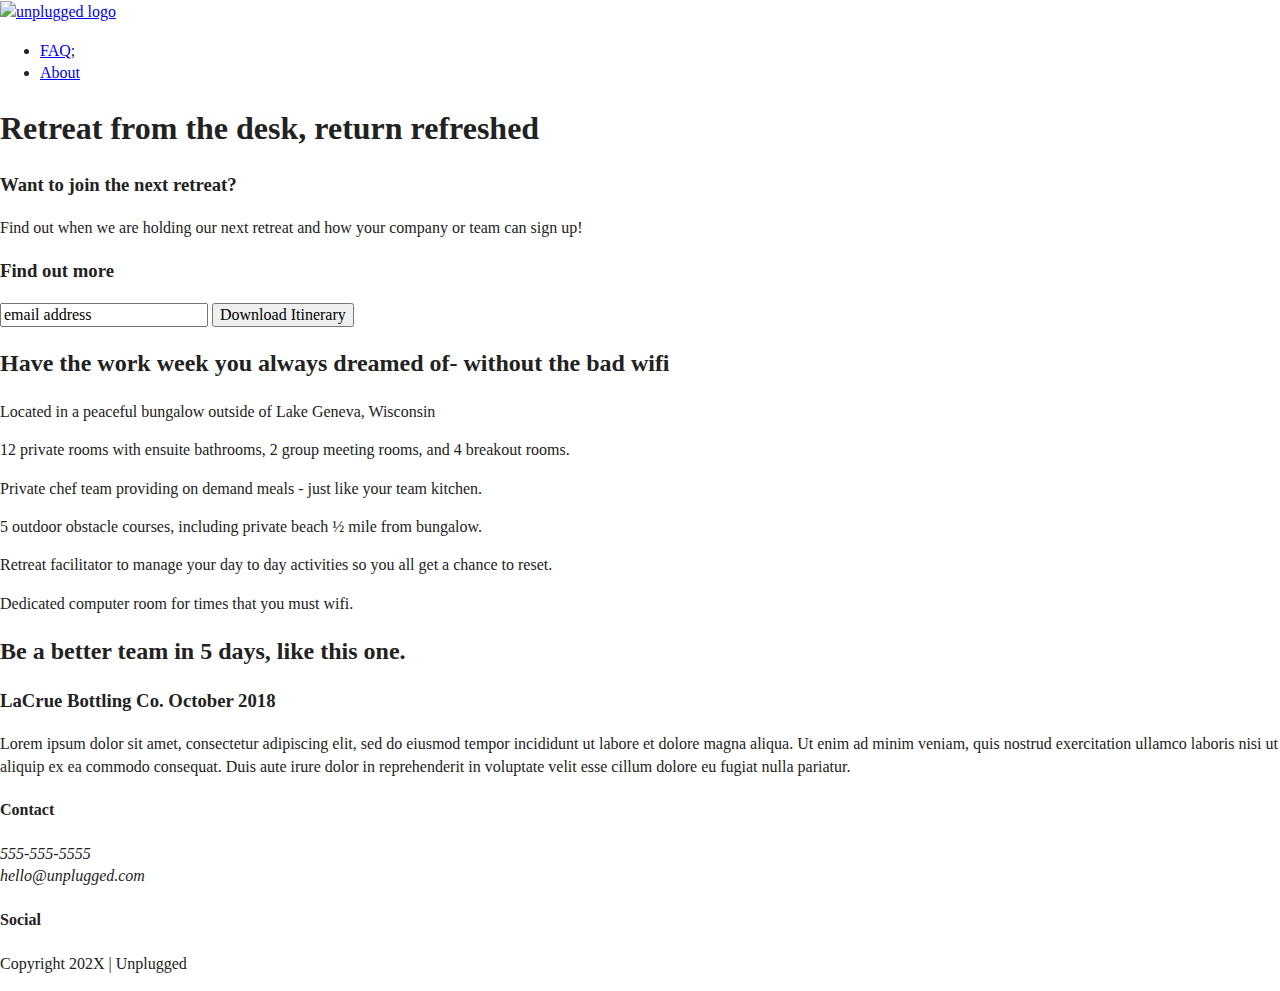
==== index.html @ c2c7233f "Added more structure to site HTML" ====
<!doctype html>
<html class="no-js" lang="">

<head>
  <meta charset="utf-8">
  <title>Unplugged Retreat</title>
  <meta name="description" content="">
  <meta name="viewport" content="width=device-width, initial-scale=1">

  <meta property="og:title" content="">
  <meta property="og:type" content="">
  <meta property="og:url" content="">
  <meta property="og:image" content="">

  <link rel="manifest" href="site.webmanifest">
  <link rel="apple-touch-icon" href="icon.png">
  <!-- Place favicon.ico in the root directory -->

  <link rel="stylesheet" href="css/normalize.css">
  <link rel="stylesheet" href="css/main.css">

  <meta name="theme-color" content="#fafafa">
</head>

<body>

  <!-- Add your site or application content here -->
<header>
    <div class="content-wrapper">
      <a href="#">
        <img src="" alt="unplugged logo"></a>
      <div class="header-divider"></div>
      <nav>
        <ul>
          <li><a href="faq/index.html" target="_blank" rel="nooperner">FAQ</a>;</li>
          <li><a href="about/index.html" target="_blank" rel="noopener">About</a></li>
        </ul>
      </nav>
    </div>
</header>
<main>
  <section class="hero-area">
    <div class="content-wrapper">
      <h1>Retreat from the desk, return refreshed</h1>
    </div>
  </section>
  <aside>
   
    <div class="content-wrapper">
      <div class="form-description">
        <h3>Want to join the next retreat?</h3>
        <P>
          Find out when we are holding our next retreat and how your company or team can sign up!
        </P>
      </div>
      <div class="form">
        <h3>Find out more</h3>
        <input type="text" name="name" value="email address">
        <input type="button" value="Download Itinerary">
      </div>
    </div>
  </aside>

  <section class="features">
    <div class="content-wrapper">
      <h2>Have the work week you always dreamed of- without the bad wifi</h2>
      <div class="features-items">
        <article>
          <p class="fontawesome-icon"></p>
          <p class="features-item-description">Located in a peaceful bungalow outside of Lake Geneva, Wisconsin
          </p>
        </article>
        <article>
          <p class="fontawesome-icon">
          </p>
          <p class="features-item-description">12 private rooms with ensuite bathrooms, 2 group meeting rooms, and 4 breakout rooms.
          </p>
        </article>
        <article>
          <p class="fontawesome-icon>">
          </p>
          <p class="features-item-description">Private chef team providing on demand meals - just like your team kitchen.
          </p>
        </article>
        <article>
          <p class="fontawesome-icon">
          </p>
          <p class="features-item-description">5 outdoor obstacle courses, including private beach ½ mile from bungalow.
          </p>
        </article>
        <article>
          <p class="fontawesome-icon">
          </p>
          <p class="features-item-description">Retreat facilitator to manage your day to day activities so you all get a chance to reset.
          </p>
        </article>
        <article>
          <p class="fontawesome-icon">
          </p>
          <p class="features-item-description">Dedicated computer room for times that you must wifi.
          </p>
        </article>
      <!-- Add your Features content here -->
     </div>
    </div>
  </section>

  <section class="reviews">
    <div class="content-wrapper">
      <h2>Be a better team in 5 days, like this one.</h2>
      <article>
        <div>
          <h3>LaCrue Bottling Co. October 2018</h3>
          <p>
            Lorem ipsum dolor sit amet, consectetur adipiscing elit, sed do eiusmod tempor incididunt ut labore et dolore magna aliqua. Ut enim ad minim veniam, quis nostrud exercitation ullamco laboris nisi ut aliquip ex ea commodo consequat. Duis aute irure dolor in reprehenderit in voluptate velit esse cillum dolore eu fugiat nulla pariatur. 
          </p>
        </div>
      </article>
    </div>
  </section>

</main> <!--main wrapper-->
<footer>
  <div class="content-wrapper">
    <div class="footer-content">
      <div class="contact">
        <h4>Contact</h4>
        <address>
          <p>
            555-555-5555<br>
            hello@unplugged.com
          </p>
        </address>
        </div>
        <div class="social">
          <h4>Social</h4>
          <div class="social-icons">
          <p>
            <a href="https://www.facebook.com/yoursite" target="_blank" rel="noopener"></a>
          </p>
          <p>
            <a href="https://twitter.com" target="_blank"></a>
          </p>
          <p>
            <a href="https://www.instagram.com" target="_blank"></a>
          </p>
                  <!-- other social links here -->
          </div>        
        </div>
      </div>  <!-- footer content ends -->
    </div>  <!-- footer content-wrapper ends-->
    <div class="copyright">
      <p>Copyright 202X | Unplugged</p>
    </div>
</footer>
  <script src="js/vendor/modernizr-3.11.2.min.js"></script>
  <script src="js/plugins.js"></script>
  <script src="js/main.js"></script>

  <!-- Google Analytics: change UA-XXXXX-Y to be your site's ID. -->
  <script>
    window.ga = function () { ga.q.push(arguments) }; ga.q = []; ga.l = +new Date;
    ga('create', 'UA-XXXXX-Y', 'auto'); ga('set', 'anonymizeIp', true); ga('set', 'transport', 'beacon'); ga('send', 'pageview')
  </script>
  <script src="https://www.google-analytics.com/analytics.js" async></script>
</body>

</html>
---- css/main.css ----
/*! HTML5 Boilerplate v8.0.0 | MIT License | https://html5boilerplate.com/ */

/* main.css 2.1.0 | MIT License | https://github.com/h5bp/main.css#readme */
/*
 * What follows is the result of much research on cross-browser styling.
 * Credit left inline and big thanks to Nicolas Gallagher, Jonathan Neal,
 * Kroc Camen, and the H5BP dev community and team.
 */

/* ==========================================================================
   Base styles: opinionated defaults
   ========================================================================== */

html {
  color: #222;
  font-size: 1em;
  line-height: 1.4;
}

/*
 * Remove text-shadow in selection highlight:
 * https://twitter.com/miketaylr/status/12228805301
 *
 * Vendor-prefixed and regular ::selection selectors cannot be combined:
 * https://stackoverflow.com/a/16982510/7133471
 *
 * Customize the background color to match your design.
 */

::-moz-selection {
  background: #b3d4fc;
  text-shadow: none;
}

::selection {
  background: #b3d4fc;
  text-shadow: none;
}

/*
 * A better looking default horizontal rule
 */

hr {
  display: block;
  height: 1px;
  border: 0;
  border-top: 1px solid #ccc;
  margin: 1em 0;
  padding: 0;
}

/*
 * Remove the gap between audio, canvas, iframes,
 * images, videos and the bottom of their containers:
 * https://github.com/h5bp/html5-boilerplate/issues/440
 */

audio,
canvas,
iframe,
img,
svg,
video {
  vertical-align: middle;
}

/*
 * Remove default fieldset styles.
 */

fieldset {
  border: 0;
  margin: 0;
  padding: 0;
}

/*
 * Allow only vertical resizing of textareas.
 */

textarea {
  resize: vertical;
}

/* ==========================================================================
   Author's custom styles
   ========================================================================== */

/* ==========================================================================
   Helper classes
   ========================================================================== */

/*
 * Hide visually and from screen readers
 */

.hidden,
[hidden] {
  display: none !important;
}

/*
 * Hide only visually, but have it available for screen readers:
 * https://snook.ca/archives/html_and_css/hiding-content-for-accessibility
 *
 * 1. For long content, line feeds are not interpreted as spaces and small width
 *    causes content to wrap 1 word per line:
 *    https://medium.com/@jessebeach/beware-smushed-off-screen-accessible-text-5952a4c2cbfe
 */

.sr-only {
  border: 0;
  clip: rect(0, 0, 0, 0);
  height: 1px;
  margin: -1px;
  overflow: hidden;
  padding: 0;
  position: absolute;
  white-space: nowrap;
  width: 1px;
  /* 1 */
}

/*
 * Extends the .sr-only class to allow the element
 * to be focusable when navigated to via the keyboard:
 * https://www.drupal.org/node/897638
 */

.sr-only.focusable:active,
.sr-only.focusable:focus {
  clip: auto;
  height: auto;
  margin: 0;
  overflow: visible;
  position: static;
  white-space: inherit;
  width: auto;
}

/*
 * Hide visually and from screen readers, but maintain layout
 */

.invisible {
  visibility: hidden;
}

/*
 * Clearfix: contain floats
 *
 * For modern browsers
 * 1. The space content is one way to avoid an Opera bug when the
 *    `contenteditable` attribute is included anywhere else in the document.
 *    Otherwise it causes space to appear at the top and bottom of elements
 *    that receive the `clearfix` class.
 * 2. The use of `table` rather than `block` is only necessary if using
 *    `:before` to contain the top-margins of child elements.
 */

.clearfix::before,
.clearfix::after {
  content: " ";
  display: table;
}

.clearfix::after {
  clear: both;
}

/* ==========================================================================
   EXAMPLE Media Queries for Responsive Design.
   These examples override the primary ('mobile first') styles.
   Modify as content requires.
   ========================================================================== */

@media only screen and (min-width: 35em) {
  /* Style adjustments for viewports that meet the condition */
}

@media print,
  (-webkit-min-device-pixel-ratio: 1.25),
  (min-resolution: 1.25dppx),
  (min-resolution: 120dpi) {
  /* Style adjustments for high resolution devices */
}

/* ==========================================================================
   Print styles.
   Inlined to avoid the additional HTTP request:
   https://www.phpied.com/delay-loading-your-print-css/
   ========================================================================== */

@media print {
  *,
  *::before,
  *::after {
    background: #fff !important;
    color: #000 !important;
    /* Black prints faster */
    box-shadow: none !important;
    text-shadow: none !important;
  }

  a,
  a:visited {
    text-decoration: underline;
  }

  a[href]::after {
    content: " (" attr(href) ")";
  }

  abbr[title]::after {
    content: " (" attr(title) ")";
  }

  /*
   * Don't show links that are fragment identifiers,
   * or use the `javascript:` pseudo protocol
   */
  a[href^="#"]::after,
  a[href^="javascript:"]::after {
    content: "";
  }

  pre {
    white-space: pre-wrap !important;
  }

  pre,
  blockquote {
    border: 1px solid #999;
    page-break-inside: avoid;
  }

  /*
   * Printing Tables:
   * https://web.archive.org/web/20180815150934/http://css-discuss.incutio.com/wiki/Printing_Tables
   */
  thead {
    display: table-header-group;
  }

  tr,
  img {
    page-break-inside: avoid;
  }

  p,
  h2,
  h3 {
    orphans: 3;
    widows: 3;
  }

  h2,
  h3 {
    page-break-after: avoid;
  }
}
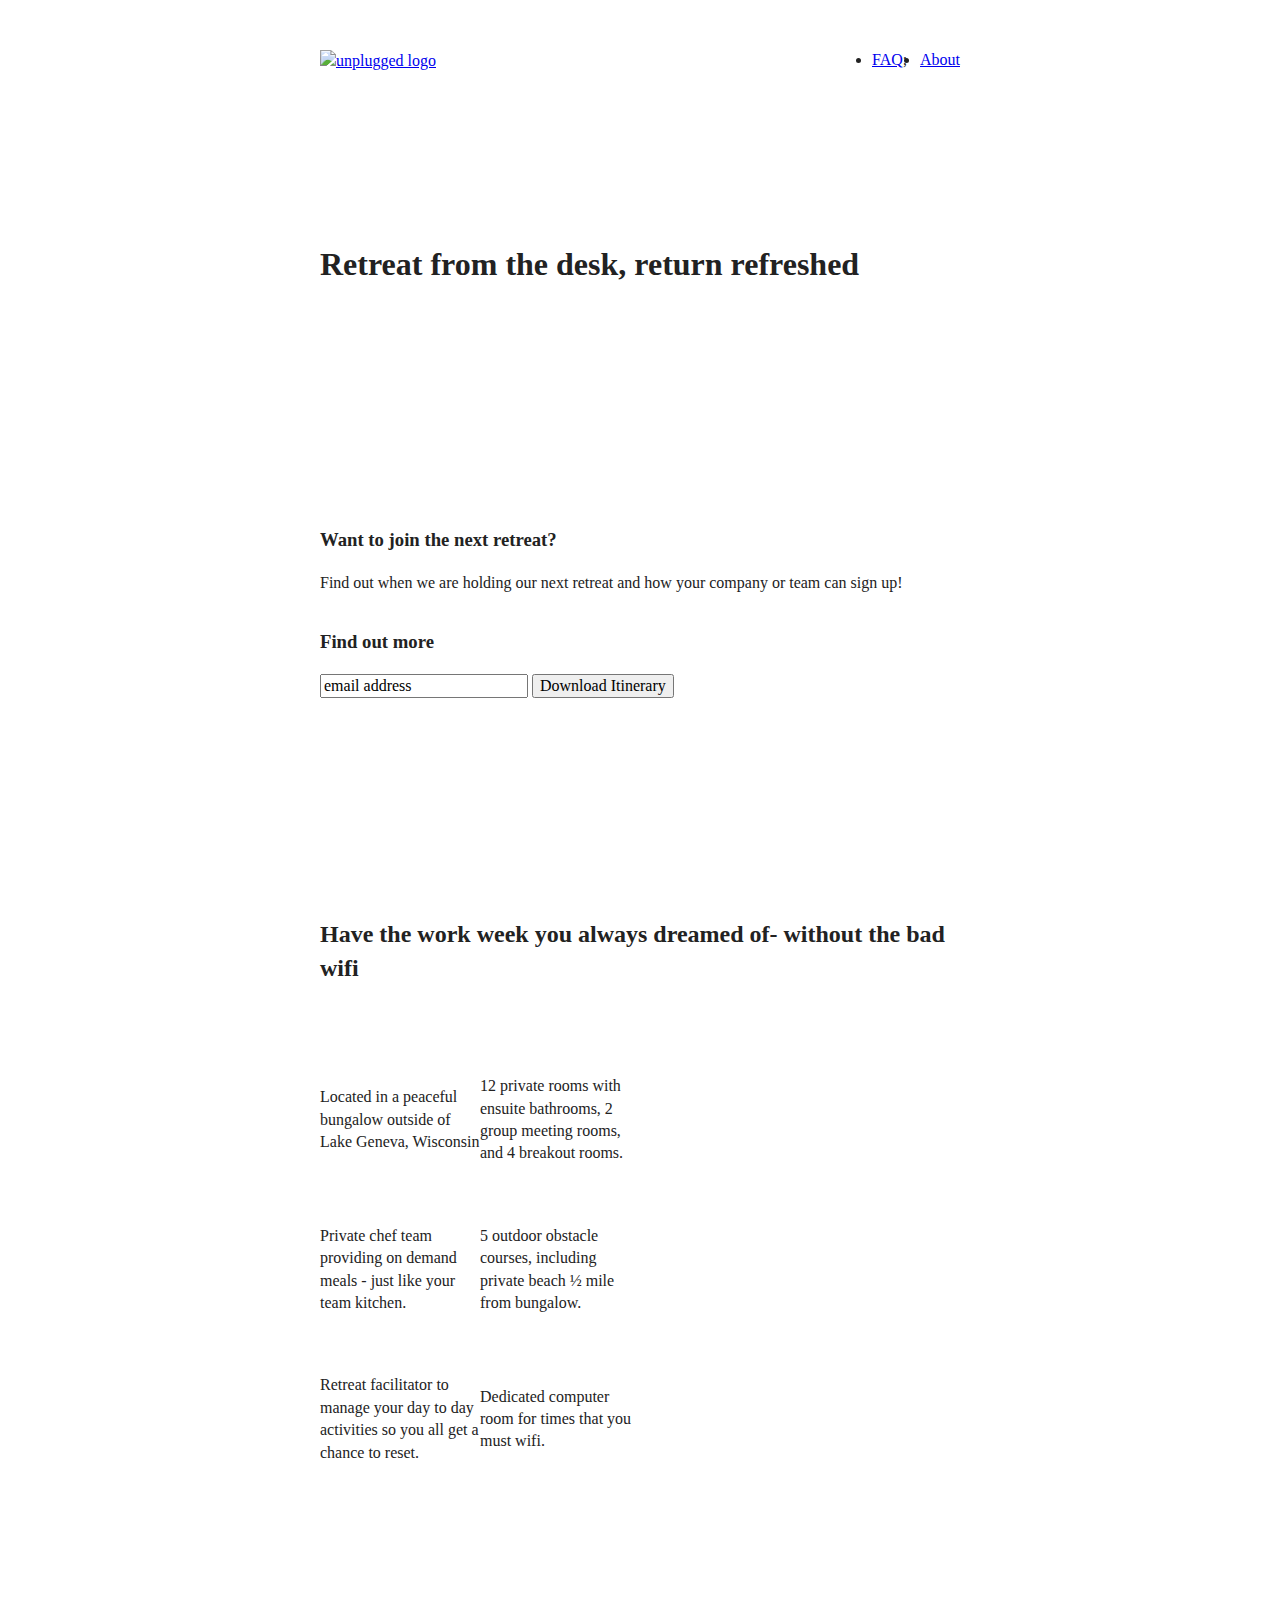
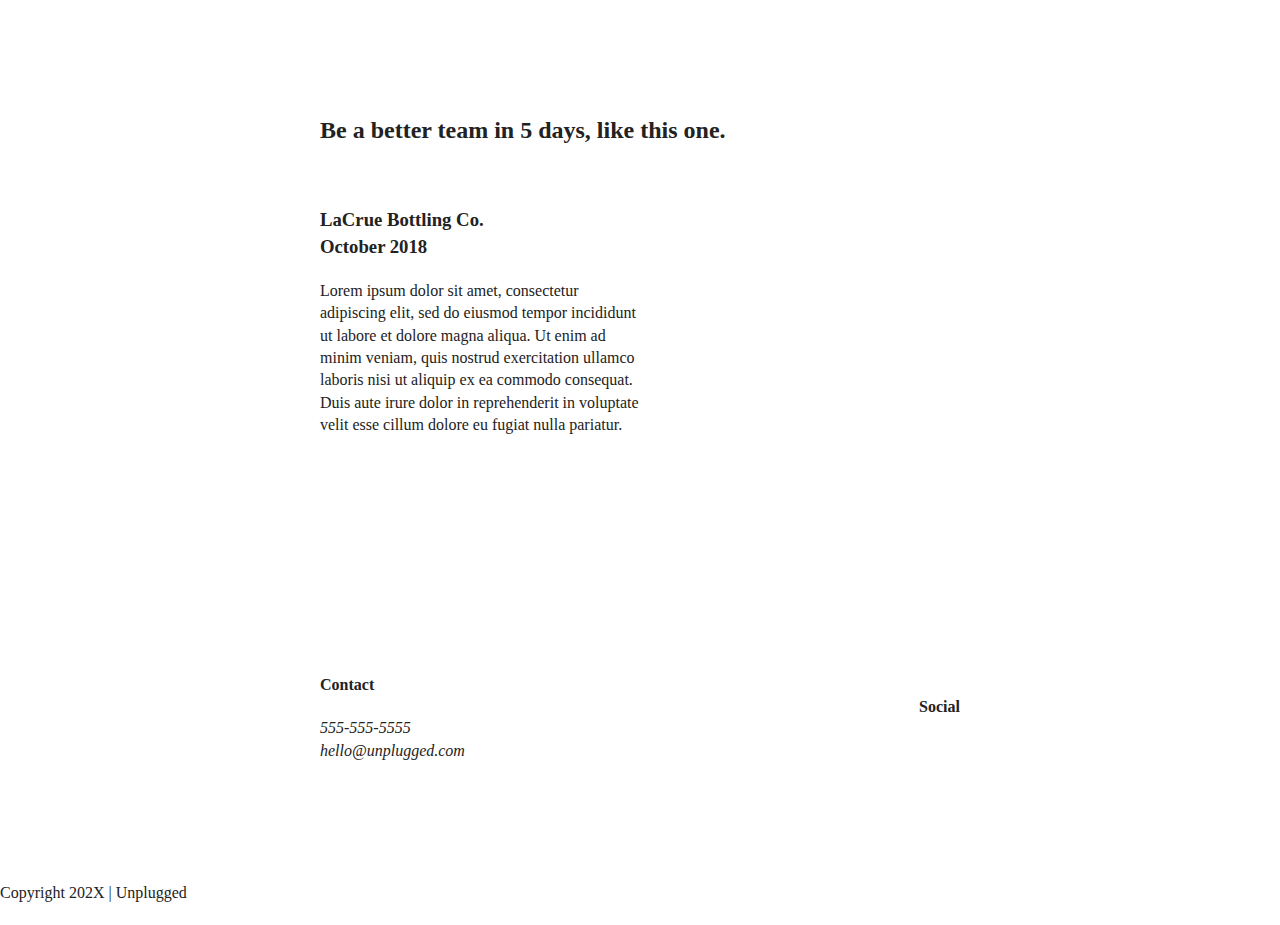
==== commit e6894e37: "Added a css to media" ====
--- a/index.html
+++ b/index.html
@@ -44,9 +44,9 @@
       <h1>Retreat from the desk, return refreshed</h1>
     </div>
   </section>
+
   <aside>
-   
-    <div class="content-wrapper">
+      <div class="content-wrapper">
       <div class="form-description">
         <h3>Want to join the next retreat?</h3>
         <P>
--- a/css/main.css
+++ b/css/main.css
@@ -86,6 +86,186 @@
 /* ==========================================================================
    Author's custom styles
    ========================================================================== */
+
+.content-wrapper {
+  width: 90%;
+  margin: 50px 0;
+
+}
+
+/* ----- Base header-Footer Styles ----- */
+
+header,
+footer {
+  display: flex;
+  justify-content: center;
+  align-items: center;
+  flex-flow: row wrap;
+}
+
+header {
+  padding: 15px 0;
+}
+
+/* ----- Header Styles -----*/
+
+header .content-wrapper {
+  display: flex;
+  justify-content: center;
+  align-items: center;
+  flex-flow: row wrap;
+  margin: 0;
+}
+
+.header-divider {
+  width: 100%;
+  margin: 10px 0 20px 0;
+}
+
+header nav {
+  display: flex;
+  justify-content: center;
+  align-items: center;
+  flex-flow: row wrap;
+  width: 60%;
+}
+
+header nav ul {
+  display: flex;
+  justify-content: space-around;
+  width: 100%;
+}
+
+/* ----- Footer Styles ----- */
+
+footer {
+  flex-direction: column;
+}
+
+footer p {
+  margin: 0;
+}
+
+footer .content-wrapper {
+  width: 55%;
+  margin: 50px 0;
+}
+
+footer .contact {
+  margin-bottom: 50px;
+}
+
+footer .social-icons {
+  display: flex;
+  justify-content: space-around;
+  align-items: center;
+}
+
+footer .social-icons p {
+  display: flex;
+  justify-content: center;
+  align-items: center;
+}
+
+footer .copyright {
+  margin: 20px 0;
+}
+
+.hero-area {
+  display: flex;
+  justify-content: center;
+  flex-flow: row wrap;
+}
+
+aside {
+  display: flex;
+  justify-content: center;
+  align-items: center;
+  flex-flow: row wrap;
+}
+
+.features {
+  display: flex;
+  justify-content: center;
+  flex-flow: row wrap;
+}
+
+.features h2 {
+  margin-bottom: 60px;
+}
+
+.features article {
+  width: 63%;
+  margin: 30px 0;
+}
+
+.features .features-items {
+  display: flex;
+  justify-content: center;
+  align-items: center;
+  flex-flow: row wrap;
+}
+
+.features p {
+  margin: 0;
+}
+
+.reviews {
+  display: flex;
+  justify-content: center;
+  flex-flow: row wrap;
+}
+
+.reviews h2 {
+  margin-bottom: 40px;
+}
+
+.reviews h3 {
+  width: 55%;
+  margin: 20px 0;
+}
+
+.mission {
+  display: flex;
+  justify-content: center;
+  align-items: center;
+  flex-flow: row wrap;
+}
+
+.contact-section {
+  display: flex;
+  justify-content: center;
+  align-items: center;
+  flex-flow: row wrap;
+}
+
+.contact-content p {
+  margin: 0;
+}
+
+.faq {
+  display: flex;
+  justify-content: center;
+  align-items: center;
+  flex-flow: row wrap;
+}
+
+.faq .content-wrapper {
+  display: flex;
+  justify-content: center;
+  align-items: center;
+  flex-flow: row wrap;
+  margin: 50px 0 0 0;
+}
+
+.faq h2 {
+  margin: 40px;
+}
+
+.faq-content {
+  margin-bottom: 50px;
+}
+
 
 /* ==========================================================================
    Helper classes
@@ -175,9 +355,137 @@
    Modify as content requires.
    ========================================================================== */
 
-@media only screen and (min-width: 35em) {
+@media only screen and (min-width: 768px) {
+  /*Tablet styles here*/
   /* Style adjustments for viewports that meet the condition */
-}
+  /* General styles */
+  .content-wrapper {
+    max-width: 640px;
+    margin: 100px 0;
+  }
+
+/*Header*/
+
+header {
+  justify-content: space-around;
+  padding: 33px 0;
+}
+
+header .content-wrapper {
+  width: 100%;
+  justify-content: space-between;
+}
+
+header nav {
+  width: 20%;
+}
+
+header nav ul {
+  justify-content: space-between;
+}
+
+.header-divider {
+  display: none;
+}
+
+/**** Aside ****/
+
+aside .content-wrapper {
+  display: flex;
+  justify-content: space-between;
+  flex-flow: row wrap;
+}
+
+aside .content-wrapper  .form-description
+aside .content-wrapper .form {
+  width: 40px;
+  margin: 0;
+}
+
+.features article {
+  display: flex;
+  justify-content: center;
+  align-items: center;
+  flex-flow: column wrap;
+  flex-basis: 50%;
+}
+
+.features .features-items {
+  width: 50%;
+}
+
+/**** Reviews ****/
+
+.reviews article {
+  display: flex;
+  justify-content: space-between;
+}
+
+.reviews article div {
+  width: 50%;
+}
+
+/**** Footer ****/
+
+footer .content-wrapper {
+  width: 65%;
+  margin: 100px 0;
+}
+
+.footer-content {
+  display: flex;
+  justify-content: space-between;
+  align-items: center;
+}
+
+footer .contact {
+  margin-bottom: 0;
+}
+
+footer .copyright {
+  width: 100%;
+}
+
+/**** About page ****/
+
+.mission-content {
+  display: flex;
+  justify-content: space-between;
+  align-items: center;
+}
+
+.mission-content p {
+  width: 45%;
+}
+
+.contact-section .content-wrapper h2 {
+  width: 80%;
+}
+
+.contact-content {
+  display: flex;
+  justify-content: space-between;
+  align-items: flex-start;
+}
+
+/**** FAQ page ****/
+
+.faq .content-wrapper {
+  justify-content: space-between;
+}
+
+.faq-content {
+  flex-basis: 45%;
+}
+
+.faq h2 {
+  width: 100%;
+}
+}
+
+@media only scree and (min-width: 1200px) 
+
+  /*Desktop styles here*/
 
 @media print,
   (-webkit-min-device-pixel-ratio: 1.25),
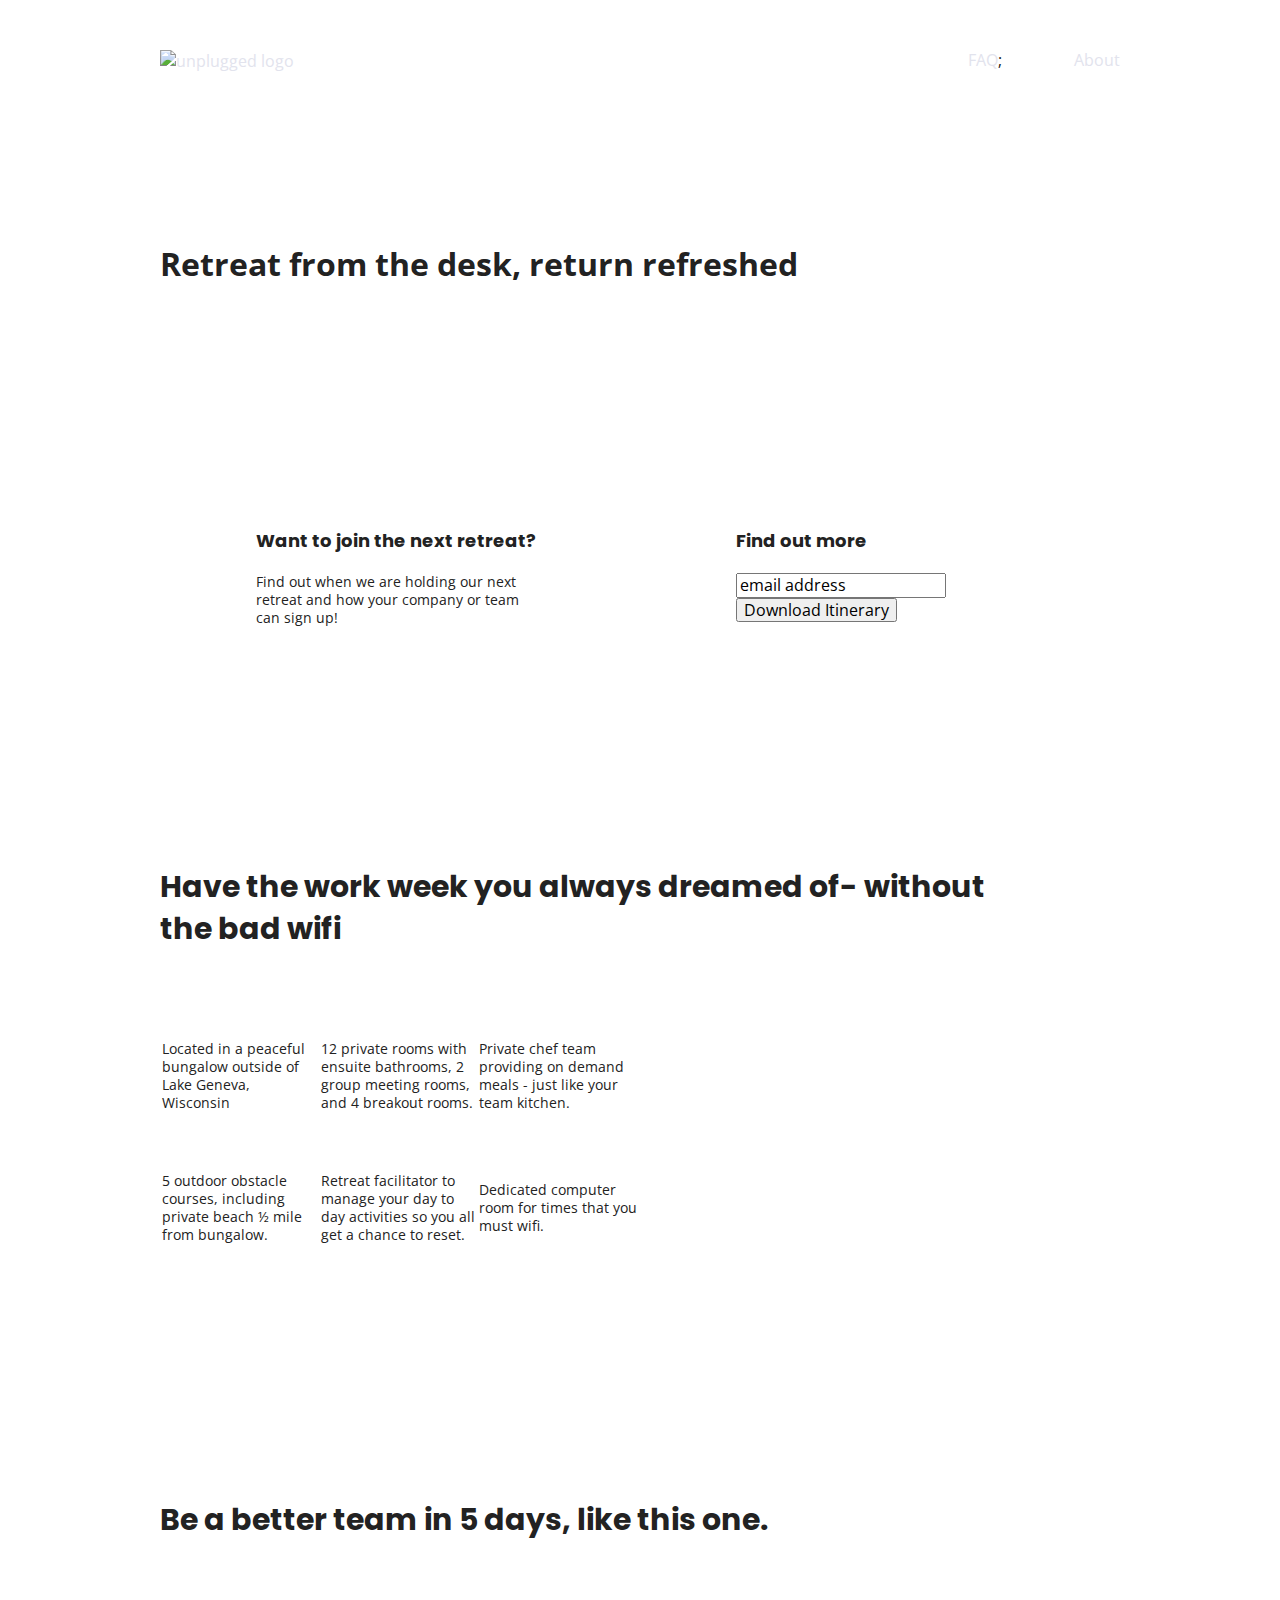
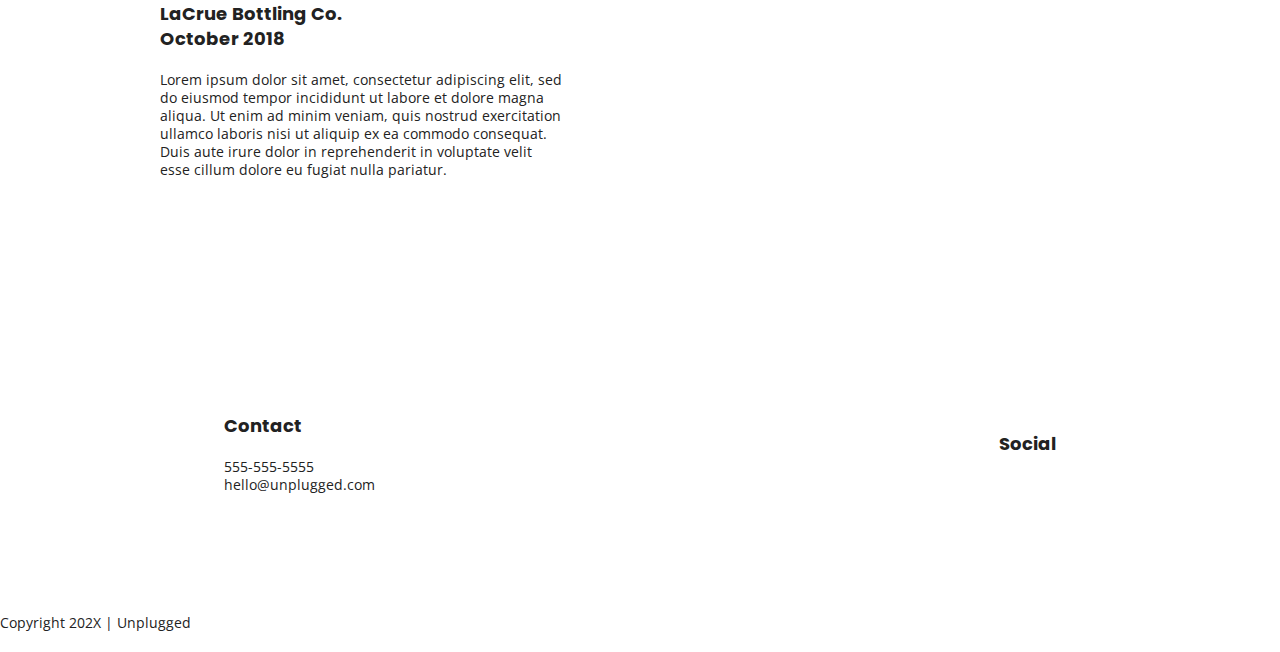
==== commit 406294f1: "Added css and html" ====
--- a/index.html
+++ b/index.html
@@ -15,7 +15,8 @@
   <link rel="manifest" href="site.webmanifest">
   <link rel="apple-touch-icon" href="icon.png">
   <!-- Place favicon.ico in the root directory -->
-
+  <!-- Google Fonts -->
+  <link href="https://fonts.googleapis.com/css?family=Open+Sans:400,700|Poppins:500,700" rel="stylesheet">
   <link rel="stylesheet" href="css/normalize.css">
   <link rel="stylesheet" href="css/main.css">
 
--- a/css/main.css
+++ b/css/main.css
@@ -86,6 +86,57 @@
 /* ==========================================================================
    Author's custom styles
    ========================================================================== */
+
+   /* General Styles */
+
+html {
+   font-size: 16px;
+}
+
+body {
+   font-family: 'Open Sans', sans-serif;
+   font-size: 1em;
+}
+
+ul,
+ol {
+   list-style-type: none;
+}
+
+a {
+  color: #e2e3ed;
+  text-decoration: none;
+}
+
+h2 {
+  font-family: 'Poppins', sans-serif;
+  font-size: 1.875em;
+}
+
+h3,
+h4 {
+  font-family: 'Poppins', sans-serif;
+  font-size: 1.125em;
+  margin: 20px 0;
+
+}
+
+p {
+  font-size: .875em;
+  line-height: 1.285;
+}
+
+img {
+
+}
+
+figure {
+
+}
+
+address {
+  font-style: normal;
+}
 
 .content-wrapper {
   width: 90%;
@@ -483,9 +534,63 @@
 }
 }
 
-@media only scree and (min-width: 1200px) 
+@media only screen and (min-width: 1200px) 
 
   /*Desktop styles here*/
+{
+
+.content-wrapper {
+  max-width: 960px;
+}
+
+/*Hero*/
+
+.hero-area h1 {
+  width: 70%;
+}
+
+/*Aside*/
+
+aside .content-wrapper {
+  justify-content: space-around;
+}
+
+aside .content-wrapper .form-description,
+aside .content-wrapper .form {
+  width: 30%;
+}
+
+/*Features*/
+
+.features h2 {
+  width: 90%;
+}
+
+.features article {
+  flex-basis: 33%;
+}
+
+/*Reviews*/
+
+.reviews article div {
+  width: 42%;
+}
+
+/*About*/
+
+.mission h2,
+.contact-section .content-wrapper h2 {
+    width: 95%;
+}
+
+/*FAQ*/
+
+.faq h2 {
+  width: 100%;
+}
+
+}
+
 
 @media print,
   (-webkit-min-device-pixel-ratio: 1.25),
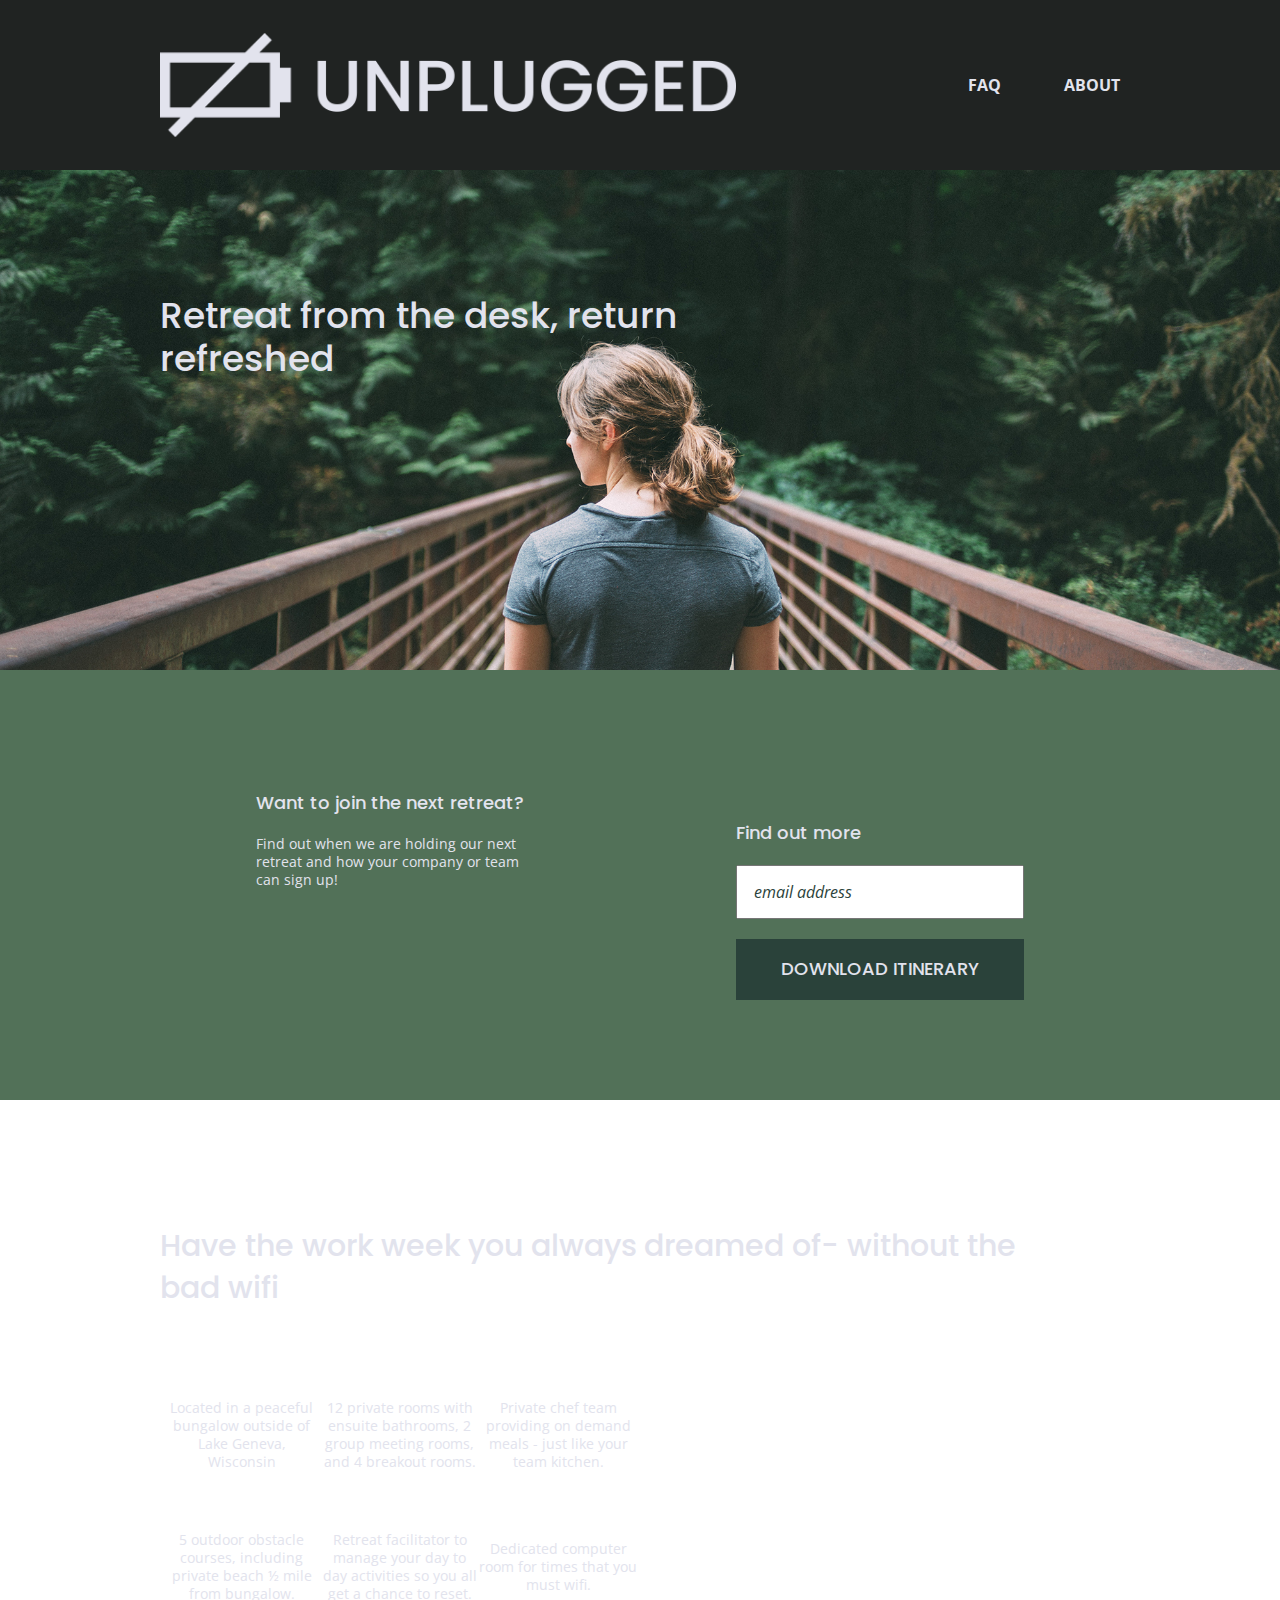
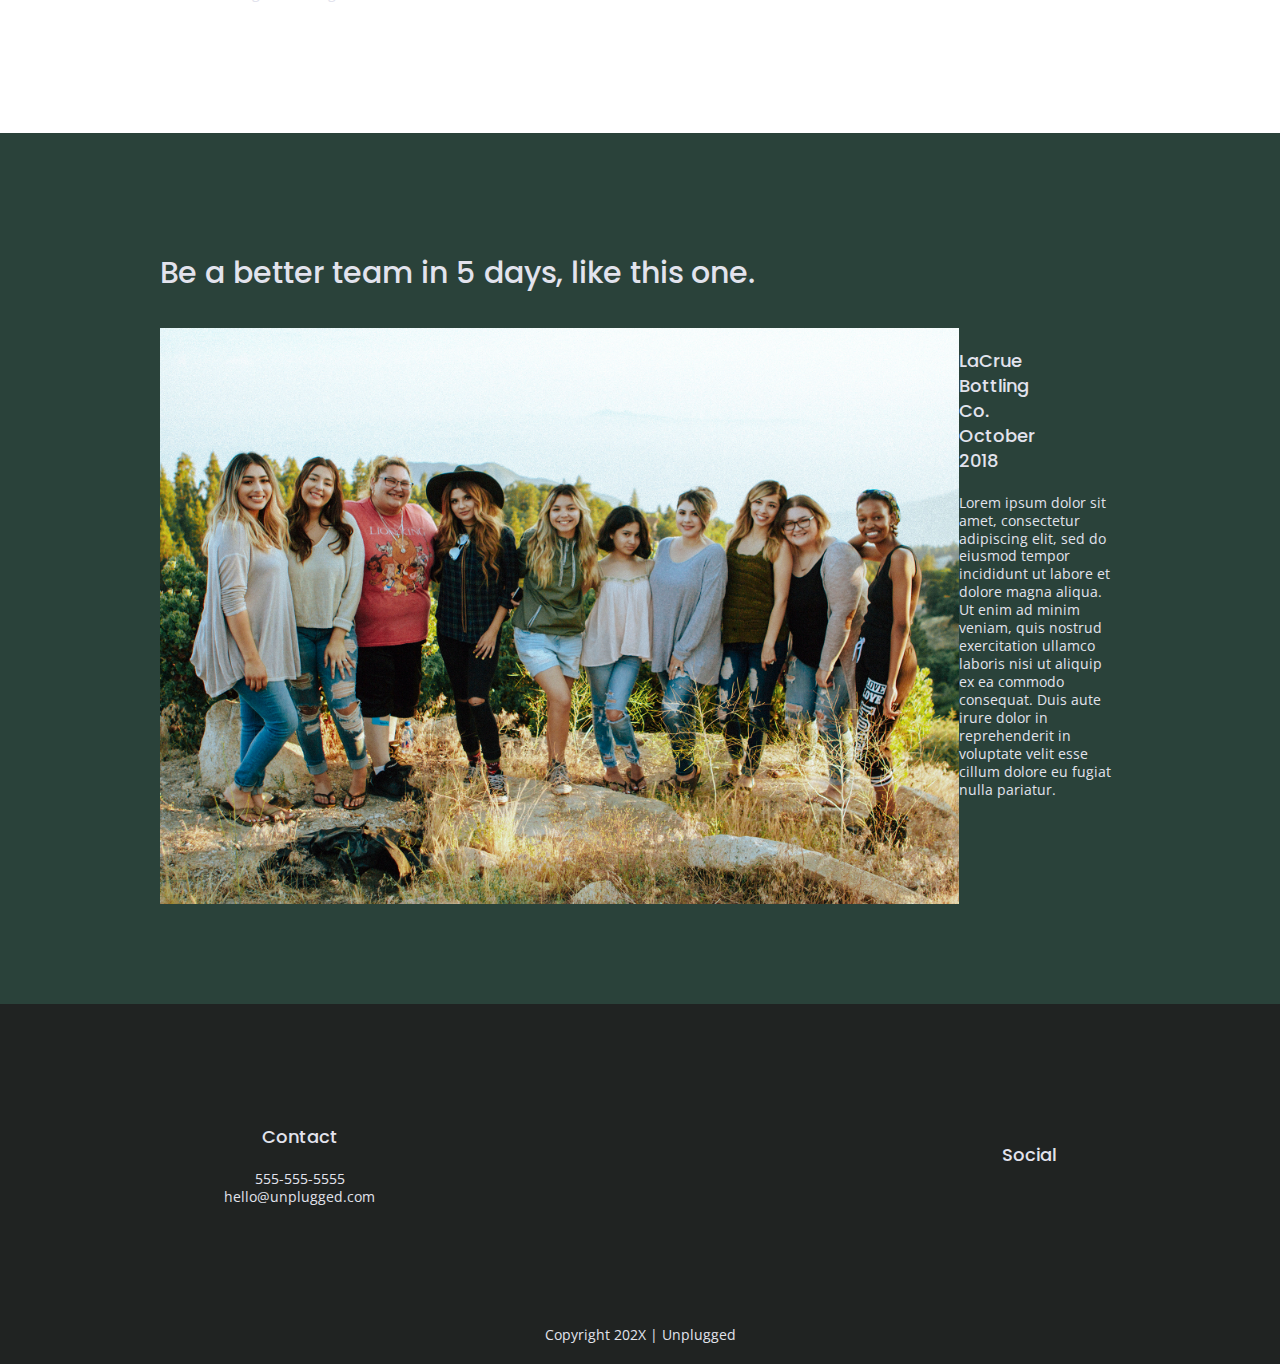
==== commit 27af2e85: "Added more css and HTML" ====
--- a/index.html
+++ b/index.html
@@ -28,13 +28,16 @@
   <!-- Add your site or application content here -->
 <header>
     <div class="content-wrapper">
-      <a href="#">
-        <img src="" alt="unplugged logo"></a>
+      <figure>
+        <a href="#">
+          <img src="img/unpluggedlogo.png" alt="unplugged logo">
+        </a>
+     </figure>
       <div class="header-divider"></div>
       <nav>
         <ul>
-          <li><a href="faq/index.html" target="_blank" rel="nooperner">FAQ</a>;</li>
-          <li><a href="about/index.html" target="_blank" rel="noopener">About</a></li>
+          <li><a href="faq/index.html">FAQ</a></li>
+          <li><a href="about/index.html">About</a></li>
         </ul>
       </nav>
     </div>
@@ -68,37 +71,43 @@
       <div class="features-items">
         <article>
           <p class="fontawesome-icon"></p>
-          <p class="features-item-description">Located in a peaceful bungalow outside of Lake Geneva, Wisconsin
+          <p class="features-item-description">
+            Located in a peaceful bungalow outside of Lake Geneva, Wisconsin
           </p>
         </article>
         <article>
           <p class="fontawesome-icon">
           </p>
-          <p class="features-item-description">12 private rooms with ensuite bathrooms, 2 group meeting rooms, and 4 breakout rooms.
+          <p class="features-item-description">
+            12 private rooms with ensuite bathrooms, 2 group meeting rooms, and 4 breakout rooms.
           </p>
         </article>
         <article>
           <p class="fontawesome-icon>">
           </p>
-          <p class="features-item-description">Private chef team providing on demand meals - just like your team kitchen.
+          <p class="features-item-description">
+            Private chef team providing on demand meals - just like your team kitchen.
           </p>
         </article>
         <article>
           <p class="fontawesome-icon">
           </p>
-          <p class="features-item-description">5 outdoor obstacle courses, including private beach ½ mile from bungalow.
+          <p class="features-item-description">
+            5 outdoor obstacle courses, including private beach ½ mile from bungalow.
           </p>
         </article>
         <article>
           <p class="fontawesome-icon">
           </p>
-          <p class="features-item-description">Retreat facilitator to manage your day to day activities so you all get a chance to reset.
+          <p class="features-item-description">
+            Retreat facilitator to manage your day to day activities so you all get a chance to reset.
           </p>
         </article>
         <article>
           <p class="fontawesome-icon">
           </p>
-          <p class="features-item-description">Dedicated computer room for times that you must wifi.
+          <p class="features-item-description">
+            Dedicated computer room for times that you must wifi.
           </p>
         </article>
       <!-- Add your Features content here -->
@@ -110,10 +119,14 @@
     <div class="content-wrapper">
       <h2>Be a better team in 5 days, like this one.</h2>
       <article>
+        <figure>
+          <img src="img/unplugged-retreat-lacrue.jpg" alt="Group of happy people at an outdoor retreat.">
+        </figure>
         <div>
           <h3>LaCrue Bottling Co. October 2018</h3>
           <p>
-            Lorem ipsum dolor sit amet, consectetur adipiscing elit, sed do eiusmod tempor incididunt ut labore et dolore magna aliqua. Ut enim ad minim veniam, quis nostrud exercitation ullamco laboris nisi ut aliquip ex ea commodo consequat. Duis aute irure dolor in reprehenderit in voluptate velit esse cillum dolore eu fugiat nulla pariatur. 
+            Lorem ipsum dolor sit amet, consectetur adipiscing elit, sed do eiusmod tempor incididunt ut labore et dolore magna aliqua. Ut enim ad minim veniam, quis nostrud exercitation ullamco laboris nisi ut aliquip ex ea commodo consequat. Duis aute irure dolor 
+            in reprehenderit in voluptate velit esse cillum dolore eu fugiat nulla pariatur. 
           </p>
         </div>
       </article>
@@ -121,6 +134,7 @@
   </section>
 
 </main> <!--main wrapper-->
+
 <footer>
   <div class="content-wrapper">
     <div class="footer-content">
@@ -154,6 +168,7 @@
       <p>Copyright 202X | Unplugged</p>
     </div>
 </footer>
+
   <script src="js/vendor/modernizr-3.11.2.min.js"></script>
   <script src="js/plugins.js"></script>
   <script src="js/main.js"></script>
--- a/css/main.css
+++ b/css/main.css
@@ -96,6 +96,8 @@
 body {
    font-family: 'Open Sans', sans-serif;
    font-size: 1em;
+   color: #e2e3ed;
+   text-align: left;
 }
 
 ul,
@@ -111,6 +113,7 @@
 h2 {
   font-family: 'Poppins', sans-serif;
   font-size: 1.875em;
+  font-weight: 500;
 }
 
 h3,
@@ -118,6 +121,7 @@
   font-family: 'Poppins', sans-serif;
   font-size: 1.125em;
   margin: 20px 0;
+  font-weight: 500;
 
 }
 
@@ -127,11 +131,11 @@
 }
 
 img {
-
+  width: 100%;
 }
 
 figure {
-
+  margin: 0;
 }
 
 address {
@@ -148,6 +152,7 @@
 
 header,
 footer {
+  background-color: #202322;
   display: flex;
   justify-content: center;
   align-items: center;
@@ -168,12 +173,25 @@
   margin: 0;
 }
 
+header figure {
+  width: 60%;
+  display: flex;
+  justify-content: center;
+  align-items: center;
+  flex-flow: row wrap;
+}
+
 .header-divider {
   width: 100%;
   margin: 10px 0 20px 0;
+  background: #3a3a3a;
+  height: 1em;
 }
 
 header nav {
+  font-size: 1.125;
+  font-weight: bold;
+  text-transform: uppercase;
   display: flex;
   justify-content: center;
   align-items: center;
@@ -187,9 +205,14 @@
   width: 100%;
 }
 
+header nav ul li {
+  font-size: 1.125;
+}
+
 /* ----- Footer Styles ----- */
 
 footer {
+  text-align: center;
   flex-direction: column;
 }
 
@@ -222,20 +245,69 @@
   margin: 20px 0;
 }
 
+/***** Mobile Styles *****/
+
+/*** Hero Area ***/
+
 .hero-area {
-  display: flex;
-  justify-content: center;
-  flex-flow: row wrap;
-}
+  background: url('../img/unplugged-retreat.jpg');
+  background-size: cover;
+  background-position: center;
+  min-height: 500px;
+  display: flex;
+  justify-content: center;
+  flex-flow: row wrap;
+}
+
+.hero-area h1 {
+  font-size: 2.25em;
+  font-family: 'Poppins', Arial, Helvetica, sans-serif;
+  font-weight: 500;
+  line-height: 1.2em;
+}
+
+/*** Aside ***/
 
 aside {
-  display: flex;
-  justify-content: center;
-  align-items: center;
-  flex-flow: row wrap;
-}
+  background-color: #527158;
+  display: flex;
+  justify-content: center;
+  align-items: center;
+  flex-flow: row wrap;
+}
+
+aside .form {
+  margin-top: 30px;
+}
+ 
+input[type=text] {
+  box-sizing: border-box;
+  width: 100%;
+  color: #2a423a;
+  font-style: italic;
+  padding: 1em;
+}
+ 
+input[type=button] {
+  width: 100%;
+  padding: 20px 0;
+  margin-top: 20px;
+  background-color: #2a423a;
+  font-family: 'Poppins', Helvetica, Arial, sans-serif;
+  font-weight: 500;
+  font-size: 1.125em;
+  color: #e2e3ed;
+  border: none;
+  text-align: center;
+  text-transform: uppercase;
+}
+
+/*** Features ***/
 
 .features {
+  background: url('../img/unplugged-retreat-features');
+  background-size: cover;
+  background-position: center;
   display: flex;
   justify-content: center;
   flex-flow: row wrap;
@@ -258,16 +330,21 @@
 }
 
 .features p {
+  text-align: center;
   margin: 0;
 }
 
+/*** Reviews ***/
+
 .reviews {
+  background-color: #2a423a;
   display: flex;
   justify-content: center;
   flex-flow: row wrap;
 }
 
 .reviews h2 {
+  line-height: 1em;
   margin-bottom: 40px;
 }
 
@@ -276,7 +353,10 @@
   margin: 20px 0;
 }
 
+/*** About page ***/
+
 .mission {
+  background-color: #527158;
   display: flex;
   justify-content: center;
   align-items: center;
@@ -284,6 +364,7 @@
 }
 
 .contact-section {
+  background-color: #2a423a;
   display: flex;
   justify-content: center;
   align-items: center;
@@ -294,7 +375,10 @@
   margin: 0;
 }
 
+/*** FAQ page ***/
+
 .faq {
+  background-color: #527158;
   display: flex;
   justify-content: center;
   align-items: center;
@@ -310,11 +394,16 @@
 }
 
 .faq h2 {
+  line-height: 1em;
   margin: 40px;
 }
 
 .faq-content {
   margin-bottom: 50px;
+}
+
+.faq-content h4 {
+  line-height: 1.333;
 }
 
 
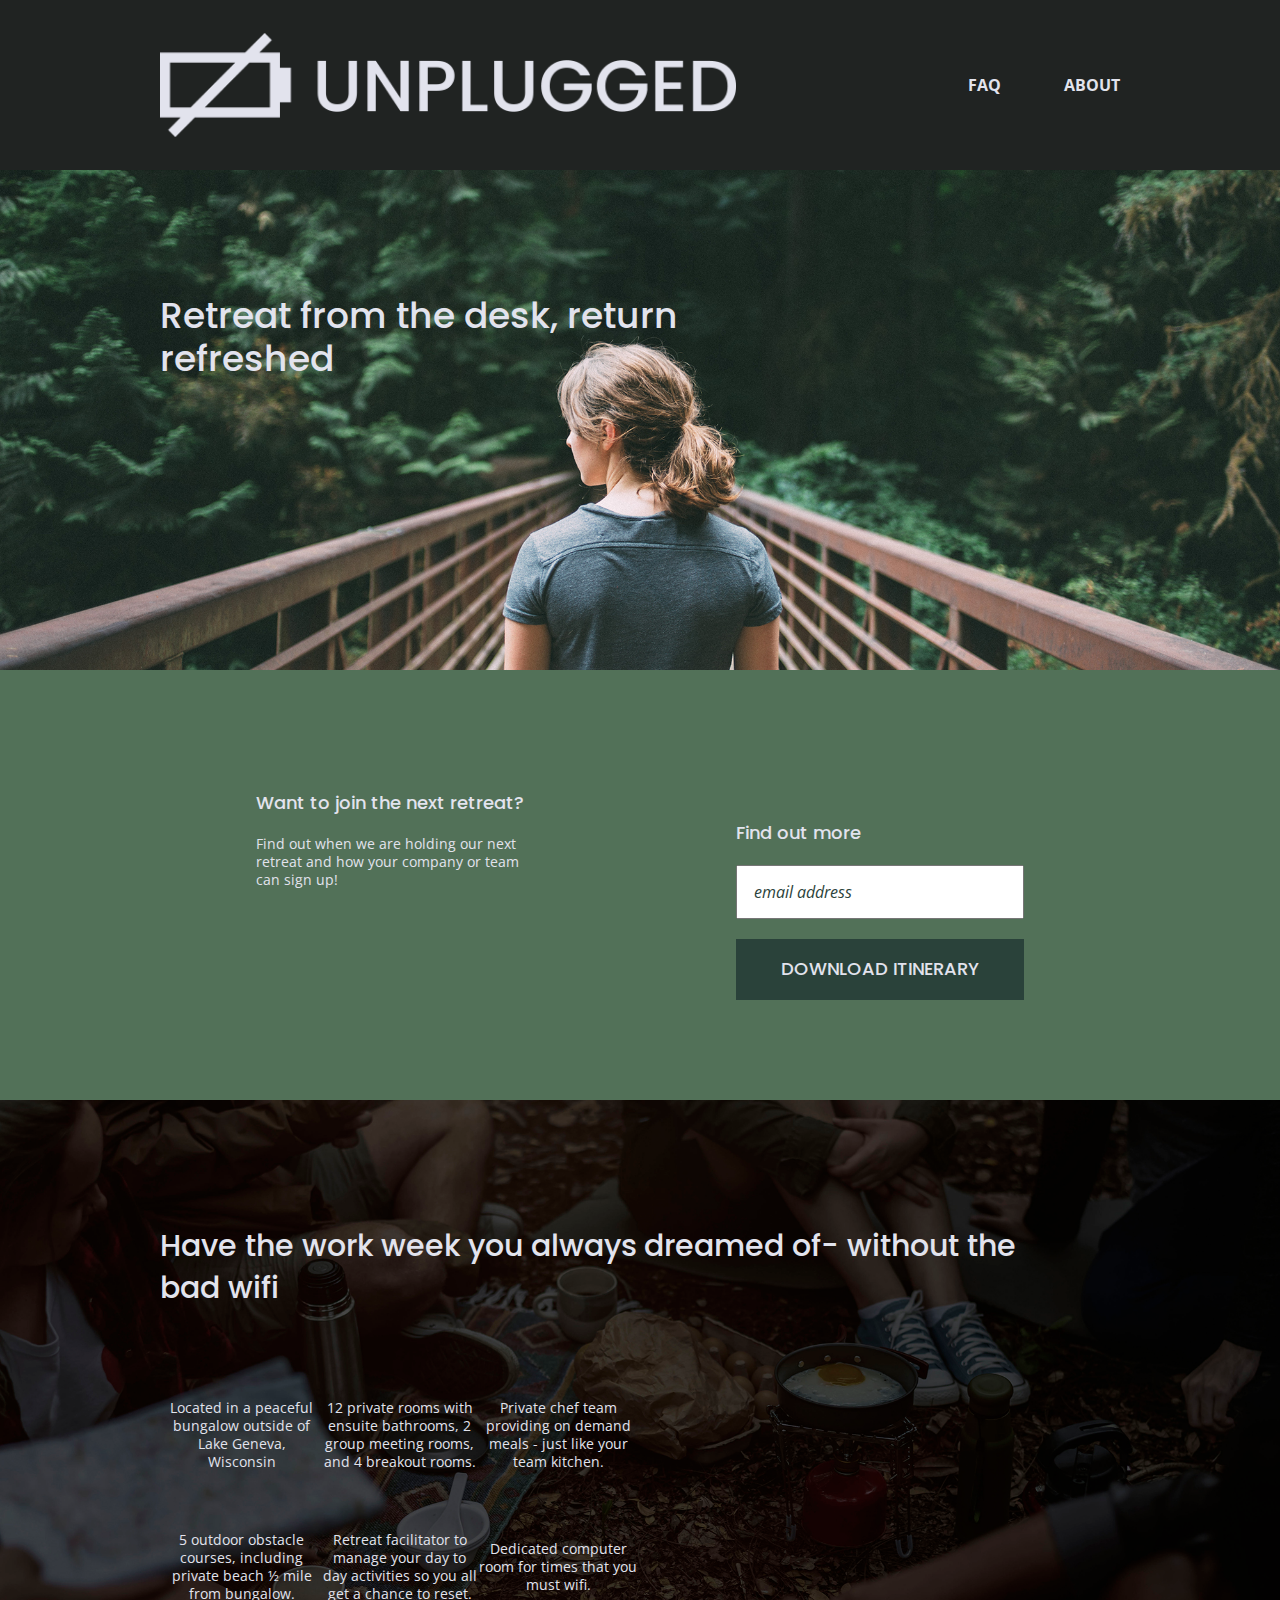
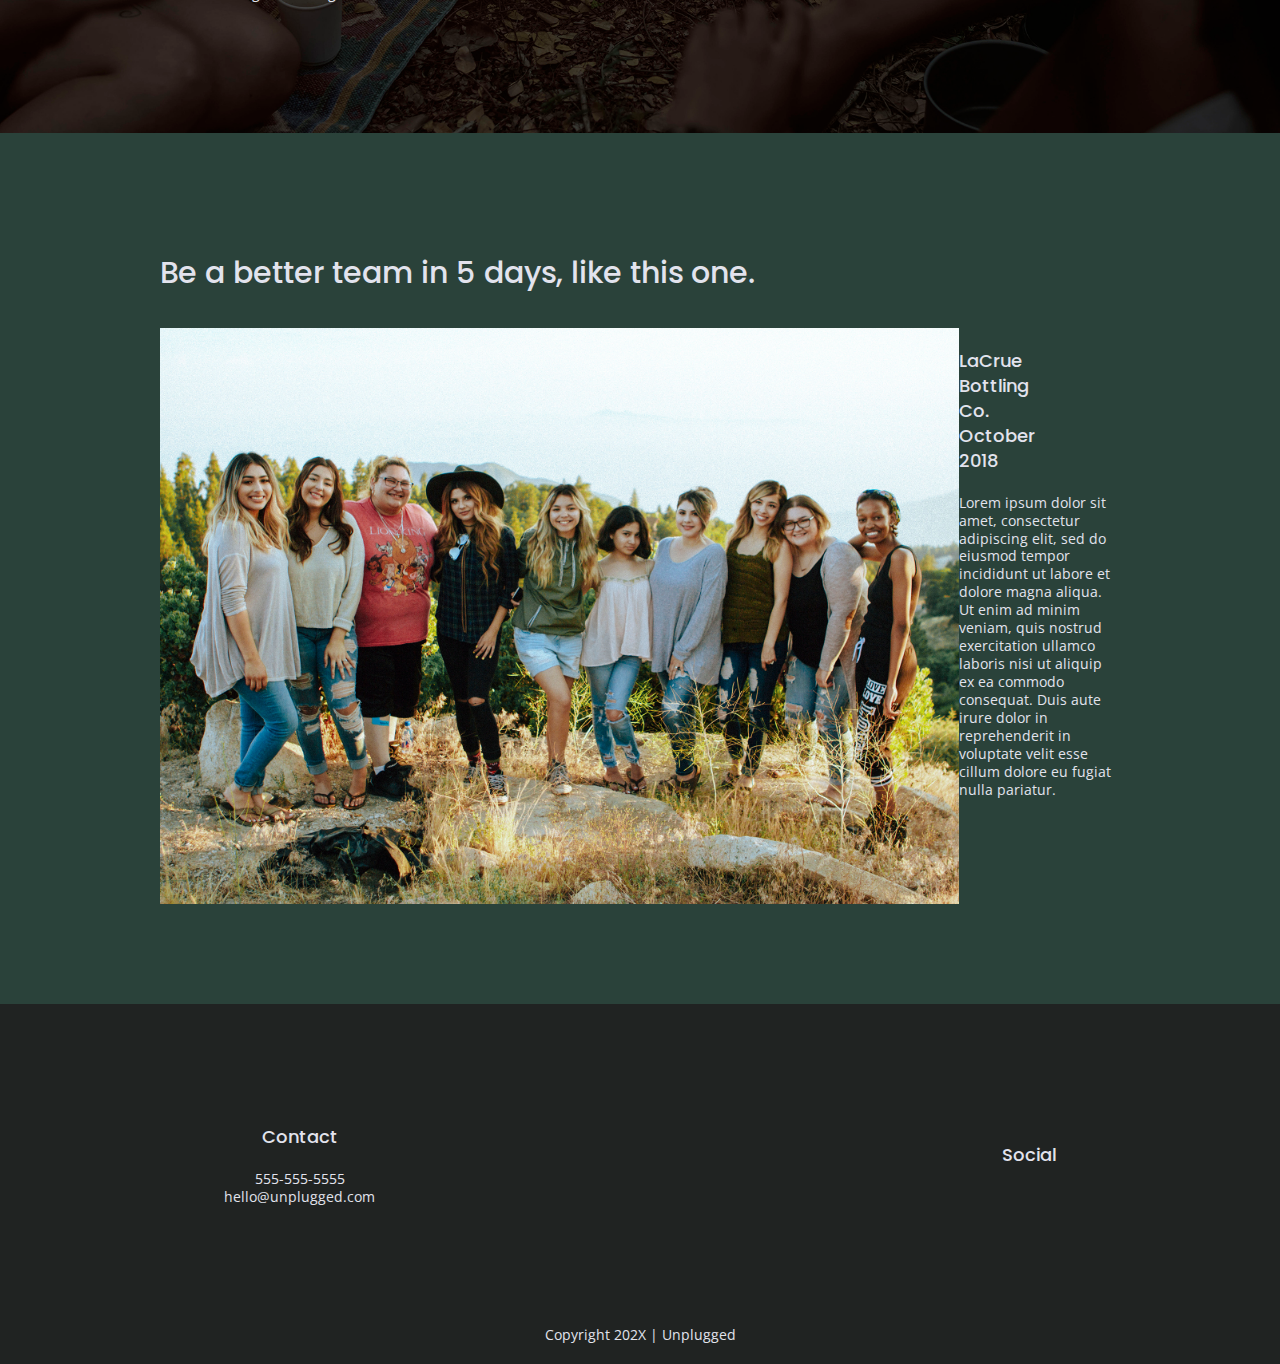
==== commit ac450fe2: "Added icons to homepage" ====
--- a/index.html
+++ b/index.html
@@ -17,6 +17,8 @@
   <!-- Place favicon.ico in the root directory -->
   <!-- Google Fonts -->
   <link href="https://fonts.googleapis.com/css?family=Open+Sans:400,700|Poppins:500,700" rel="stylesheet">
+  <!--FontAwesome CDN version 5.5 -->
+  <link rel="stylesheet" href="https://use.fontawesome.com/releases/v5.5.0/css/all.css" integrity="sha384-B4dIYHKNBt8Bc12p+WXckhzcICo0wtJAoU8YZTY5qE0Id1GSseTk6S+L3BlXeVIU" crossorigin="anonymous">
   <link rel="stylesheet" href="css/normalize.css">
   <link rel="stylesheet" href="css/main.css">
 
@@ -70,13 +72,16 @@
       <h2>Have the work week you always dreamed of- without the bad wifi</h2>
       <div class="features-items">
         <article>
-          <p class="fontawesome-icon"></p>
+          <p class="fontawesome-icon">
+            <i class="fas fa-campground"></i>
+          </p>
           <p class="features-item-description">
             Located in a peaceful bungalow outside of Lake Geneva, Wisconsin
           </p>
         </article>
         <article>
           <p class="fontawesome-icon">
+            <i class="fas fa-bed"></i>
           </p>
           <p class="features-item-description">
             12 private rooms with ensuite bathrooms, 2 group meeting rooms, and 4 breakout rooms.
@@ -84,6 +89,7 @@
         </article>
         <article>
           <p class="fontawesome-icon>">
+            <i class="fas fa-utensils"></i>
           </p>
           <p class="features-item-description">
             Private chef team providing on demand meals - just like your team kitchen.
@@ -91,6 +97,7 @@
         </article>
         <article>
           <p class="fontawesome-icon">
+            <i class="fas fa-shoe-prints"></i>
           </p>
           <p class="features-item-description">
             5 outdoor obstacle courses, including private beach ½ mile from bungalow.
@@ -98,6 +105,7 @@
         </article>
         <article>
           <p class="fontawesome-icon">
+            <i class="fas fa-smile"></i>
           </p>
           <p class="features-item-description">
             Retreat facilitator to manage your day to day activities so you all get a chance to reset.
@@ -105,6 +113,7 @@
         </article>
         <article>
           <p class="fontawesome-icon">
+            <i class="fas fa-wifi"></i>
           </p>
           <p class="features-item-description">
             Dedicated computer room for times that you must wifi.
--- a/css/main.css
+++ b/css/main.css
@@ -245,12 +245,12 @@
   margin: 20px 0;
 }
 
-/***** Mobile Styles *****/
+/***** Mobile Styles - Homepage *****/
 
 /*** Hero Area ***/
 
 .hero-area {
-  background: url('../img/unplugged-retreat.jpg');
+  background: url(../img/unplugged-retreat.jpg);
   background-size: cover;
   background-position: center;
   min-height: 500px;
@@ -305,7 +305,7 @@
 /*** Features ***/
 
 .features {
-  background: url('../img/unplugged-retreat-features');
+  background: url('../img/unplugged-retreat-features.jpg');
   background-size: cover;
   background-position: center;
   display: flex;
@@ -329,6 +329,10 @@
   flex-flow: row wrap;
 }
 
+.features i {
+  font-size: 3.75em;
+  margin-bottom: 40px;
+}
 .features p {
   text-align: center;
   margin: 0;
@@ -361,6 +365,22 @@
   justify-content: center;
   align-items: center;
   flex-flow: row wrap;
+}
+
+.map figure {
+  width: 100%;
+  height: 0;
+  padding-bottom: 56.25%;
+  overflow: hidden;
+  position: relative;
+}
+
+.map iframe {
+  width: 100%;
+  height: 100%;
+  position: absolute;
+  top: 0;
+  left: 0;
 }
 
 .contact-section {
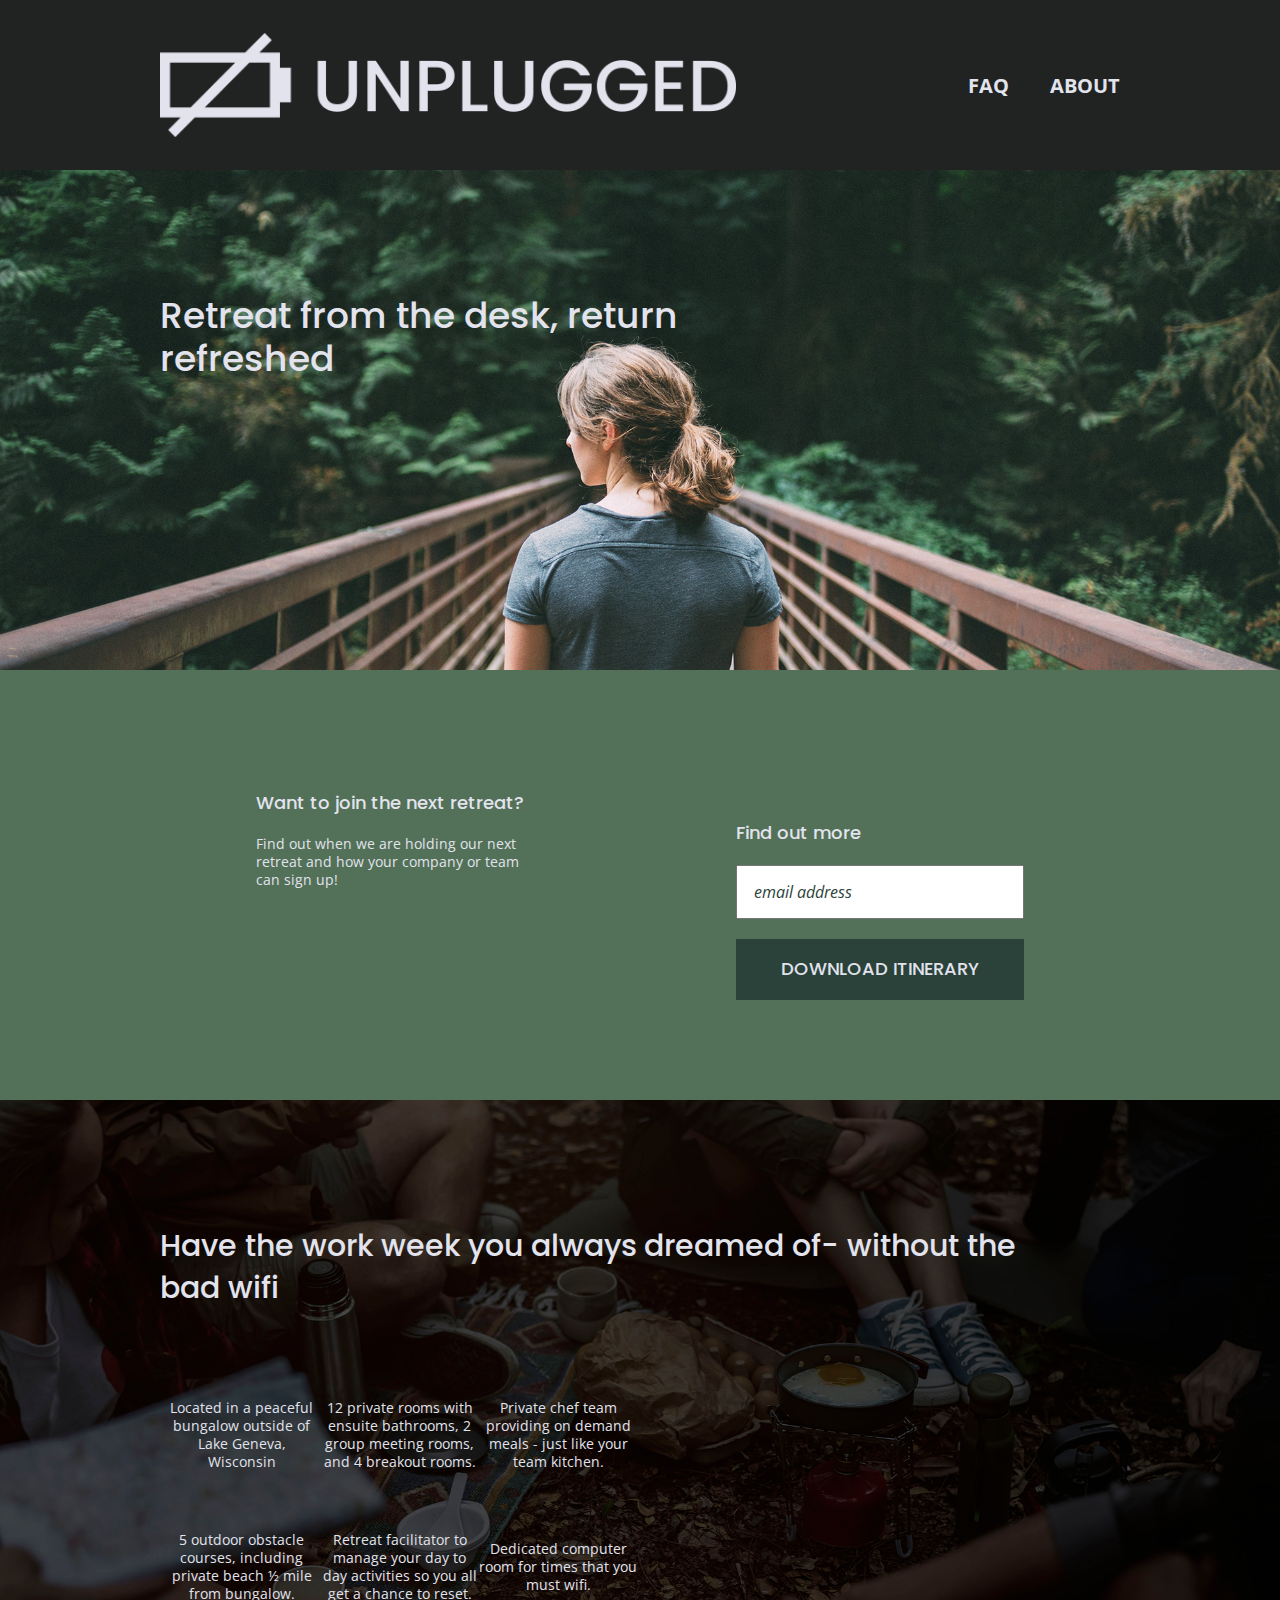
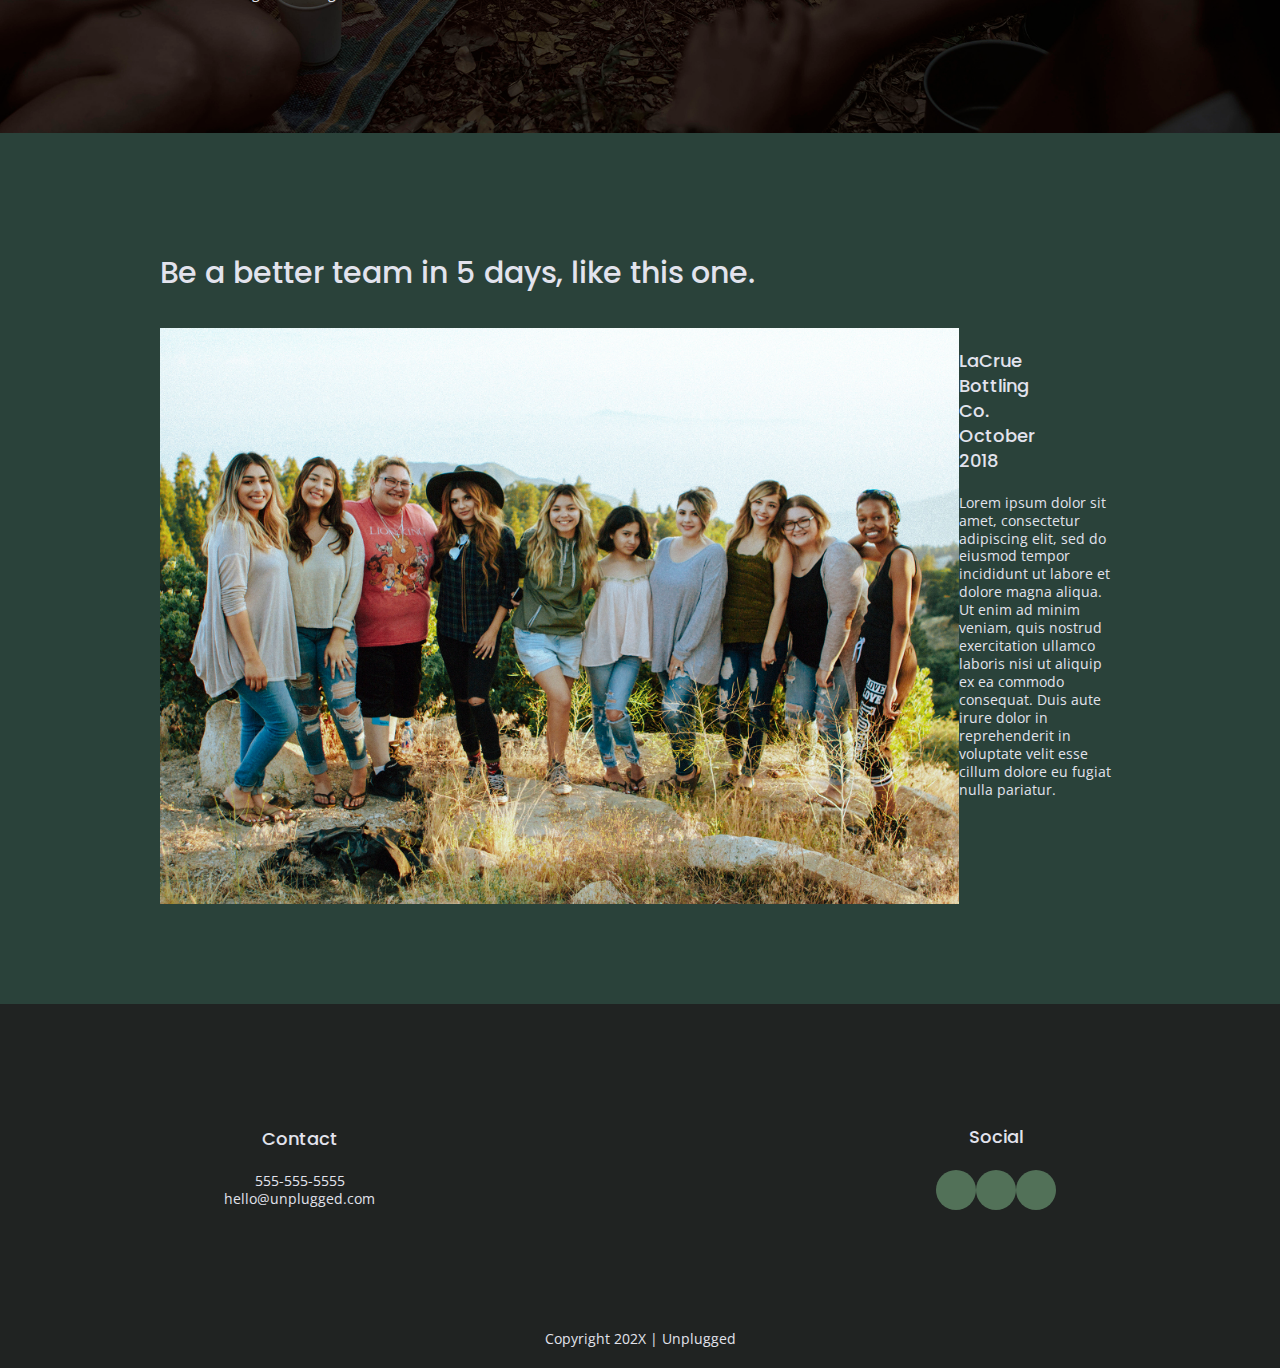
==== commit 5c116d9c: "Added css for icons" ====
--- a/index.html
+++ b/index.html
@@ -160,13 +160,13 @@
           <h4>Social</h4>
           <div class="social-icons">
           <p>
-            <a href="https://www.facebook.com/yoursite" target="_blank" rel="noopener"></a>
+            <a href="https://www.facebook.com/yoursite" target="_blank"><i class="fab fa-facebook-f"></i></a>
           </p>
           <p>
-            <a href="https://twitter.com" target="_blank"></a>
+            <a href="https://twitter.com" target="_blank"><i class="fab fa-twitter"></i></a>
           </p>
           <p>
-            <a href="https://www.instagram.com" target="_blank"></a>
+            <a href="https://www.instagram.com" target="_blank"><i class="fab fa-instagram"></i></a>
           </p>
                   <!-- other social links here -->
           </div>        
--- a/css/main.css
+++ b/css/main.css
@@ -185,15 +185,15 @@
   width: 100%;
   margin: 10px 0 20px 0;
   background: #3a3a3a;
-  height: 1em;
+  height: 1px;
 }
 
 header nav {
-  font-size: 1.125;
-  font-weight: bold;
+  font-size: 1.125em;
+  font-weight: 700;
   text-transform: uppercase;
   display: flex;
-  justify-content: center;
+  justify-content: space-around;
   align-items: center;
   flex-flow: row wrap;
   width: 60%;
@@ -206,7 +206,7 @@
 }
 
 header nav ul li {
-  font-size: 1.125;
+  font-size: 1.125em;
 }
 
 /* ----- Footer Styles ----- */
@@ -236,9 +236,17 @@
 }
 
 footer .social-icons p {
-  display: flex;
-  justify-content: center;
-  align-items: center;
+  background-color: #527158;
+  border-radius: 50%;
+  width: 40px;
+  height: 40px;
+  display: flex;
+  justify-content: center;
+  align-items: center;
+}
+
+footer .social-icons p i {
+  font-size: 1.3125em;
 }
 
 footer .copyright {
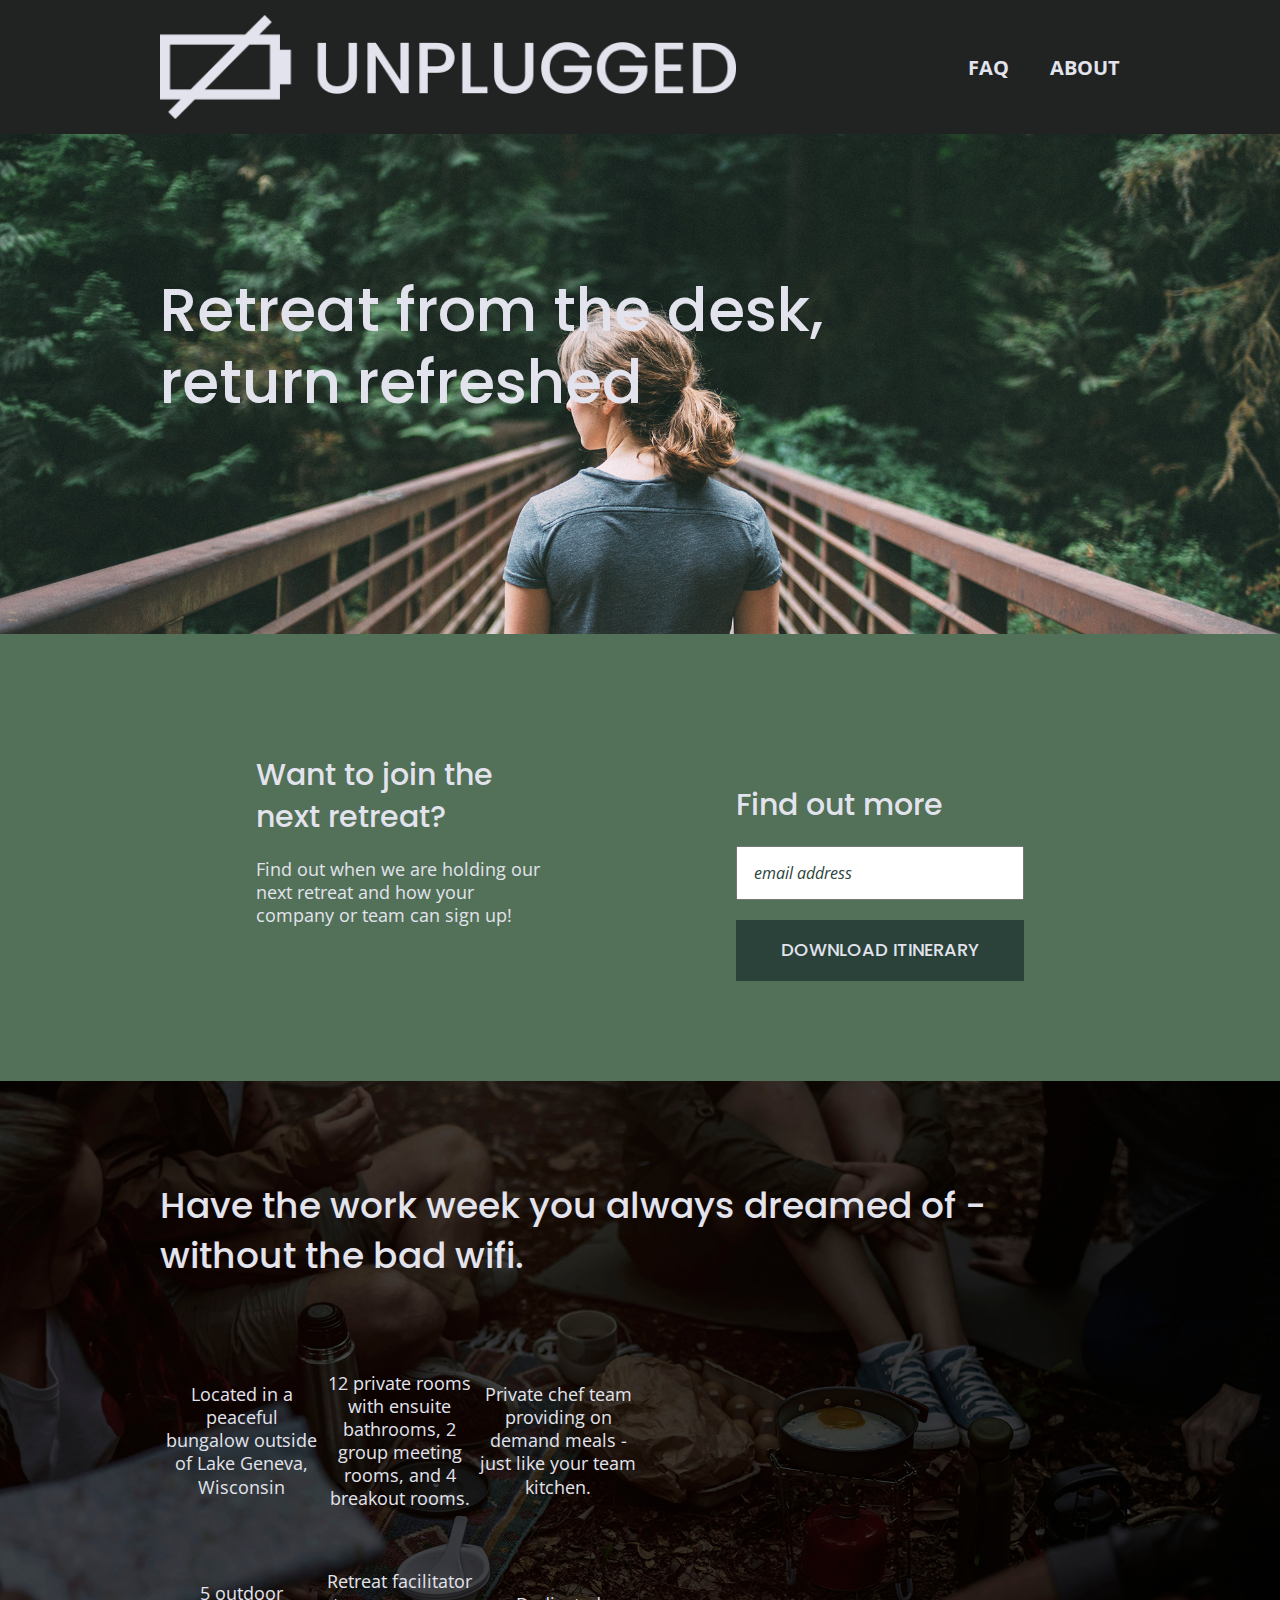
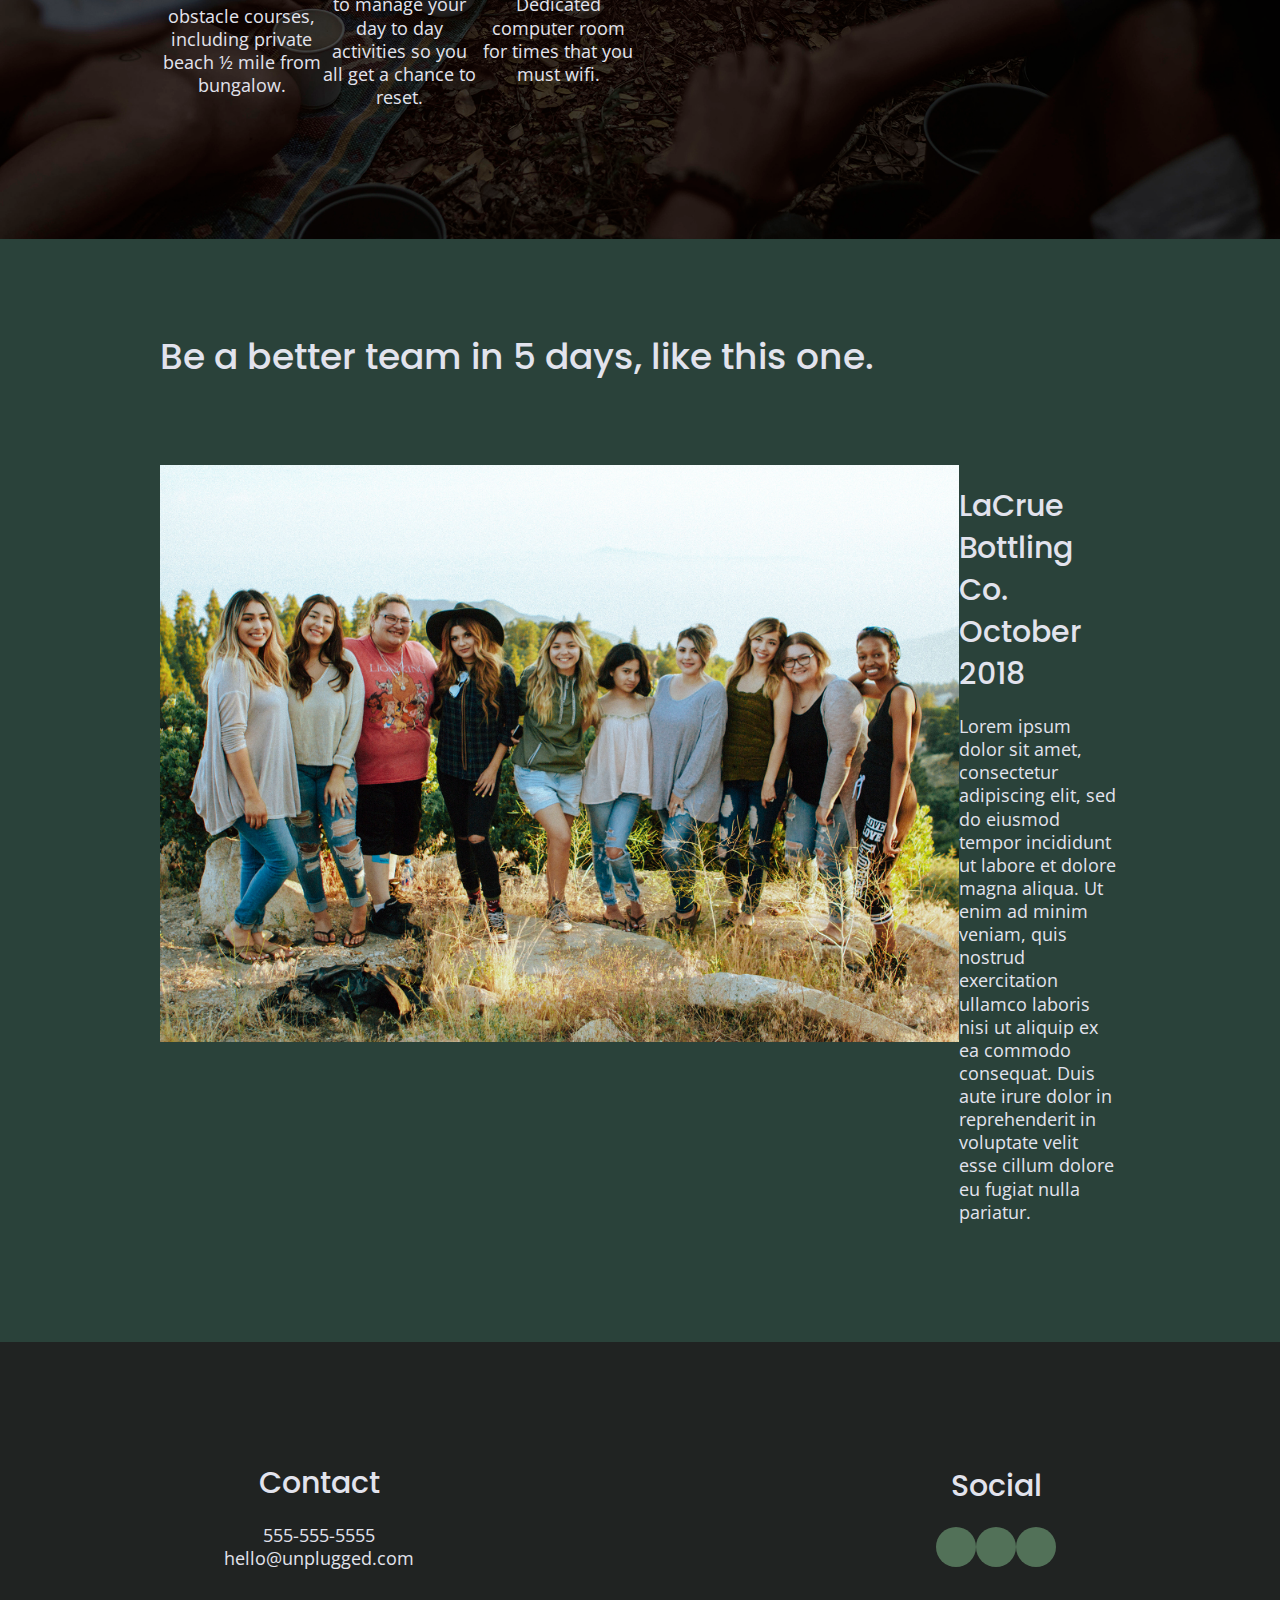
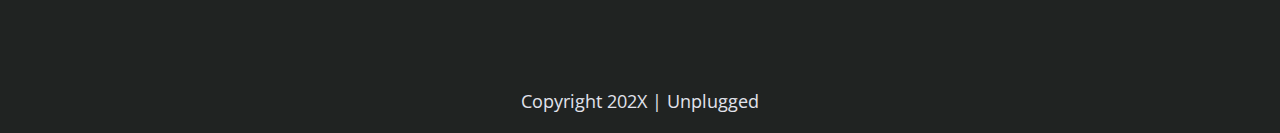
==== commit f3cb4a86: "Modifying css" ====
--- a/index.html
+++ b/index.html
@@ -44,7 +44,9 @@
       </nav>
     </div>
 </header>
+
 <main>
+
   <section class="hero-area">
     <div class="content-wrapper">
       <h1>Retreat from the desk, return refreshed</h1>
@@ -69,7 +71,7 @@
 
   <section class="features">
     <div class="content-wrapper">
-      <h2>Have the work week you always dreamed of- without the bad wifi</h2>
+      <h2>Have the work week you always dreamed of - without the bad wifi.</h2>
       <div class="features-items">
         <article>
           <p class="fontawesome-icon">
@@ -134,8 +136,12 @@
         <div>
           <h3>LaCrue Bottling Co. October 2018</h3>
           <p>
-            Lorem ipsum dolor sit amet, consectetur adipiscing elit, sed do eiusmod tempor incididunt ut labore et dolore magna aliqua. Ut enim ad minim veniam, quis nostrud exercitation ullamco laboris nisi ut aliquip ex ea commodo consequat. Duis aute irure dolor 
-            in reprehenderit in voluptate velit esse cillum dolore eu fugiat nulla pariatur. 
+            Lorem ipsum dolor sit amet, consectetur adipiscing elit, 
+            sed do eiusmod tempor incididunt ut labore et dolore magna aliqua. 
+            Ut enim ad minim veniam, quis nostrud exercitation ullamco laboris
+             nisi ut aliquip ex ea commodo consequat. Duis aute irure dolor 
+            in reprehenderit in voluptate velit esse cillum dolore eu fugiat 
+            nulla pariatur. 
           </p>
         </div>
       </article>
--- a/css/main.css
+++ b/css/main.css
@@ -103,6 +103,7 @@
 ul,
 ol {
    list-style-type: none;
+   margin: 0;
 }
 
 a {
@@ -114,6 +115,7 @@
   font-family: 'Poppins', sans-serif;
   font-size: 1.875em;
   font-weight: 500;
+  margin: 0;
 }
 
 h3,
@@ -271,7 +273,7 @@
   font-size: 2.25em;
   font-family: 'Poppins', Arial, Helvetica, sans-serif;
   font-weight: 500;
-  line-height: 1.2em;
+  line-height: 1.2;
 }
 
 /*** Aside ***/
@@ -326,7 +328,7 @@
 }
 
 .features article {
-  width: 63%;
+  width: 65%;
   margin: 30px 0;
 }
 
@@ -356,7 +358,7 @@
 }
 
 .reviews h2 {
-  line-height: 1em;
+  line-height: 1;
   margin-bottom: 40px;
 }
 
@@ -656,14 +658,32 @@
   /*Desktop styles here*/
 {
 
+header {
+  padding: 15px 0;
+}
+
 .content-wrapper {
   max-width: 960px;
 }
 
+h2 {
+  font-size: 2.25em;
+}
+
+h3,
+h4 {
+    font-size: 1.875em;
+}
+
+p {
+    font-size: 1.125em;
+}
+
 /*Hero*/
 
 .hero-area h1 {
-  width: 70%;
+  font-size: 3.75em;
+  width: 80%;
 }
 
 /*Aside*/
@@ -677,6 +697,10 @@
   width: 30%;
 }
 
+.form-description p {
+  font-size: 1.125em;
+}
+
 /*Features*/
 
 .features h2 {
@@ -689,21 +713,45 @@
 
 /*Reviews*/
 
+.reviews h2 {
+  padding-bottom: 50px;
+}
+
 .reviews article div {
   width: 42%;
 }
 
+footer h4 {
+  font-size: 1.875em;
+}
+
 /*About*/
+
+.map figure {
+  padding-bottom: 37.5%;
+}
 
 .mission h2,
 .contact-section .content-wrapper h2 {
     width: 95%;
+    font-size: 3em;
+}
+
+.contact-content h4 {
+  font-size: 1.875em;
 }
 
 /*FAQ*/
 
 .faq h2 {
   width: 100%;
+  font-size: 3em;
+}
+
+.faq h4,
+.faq p {
+  font-size: 1.125em;
+  line-height: 1;
 }
 
 }
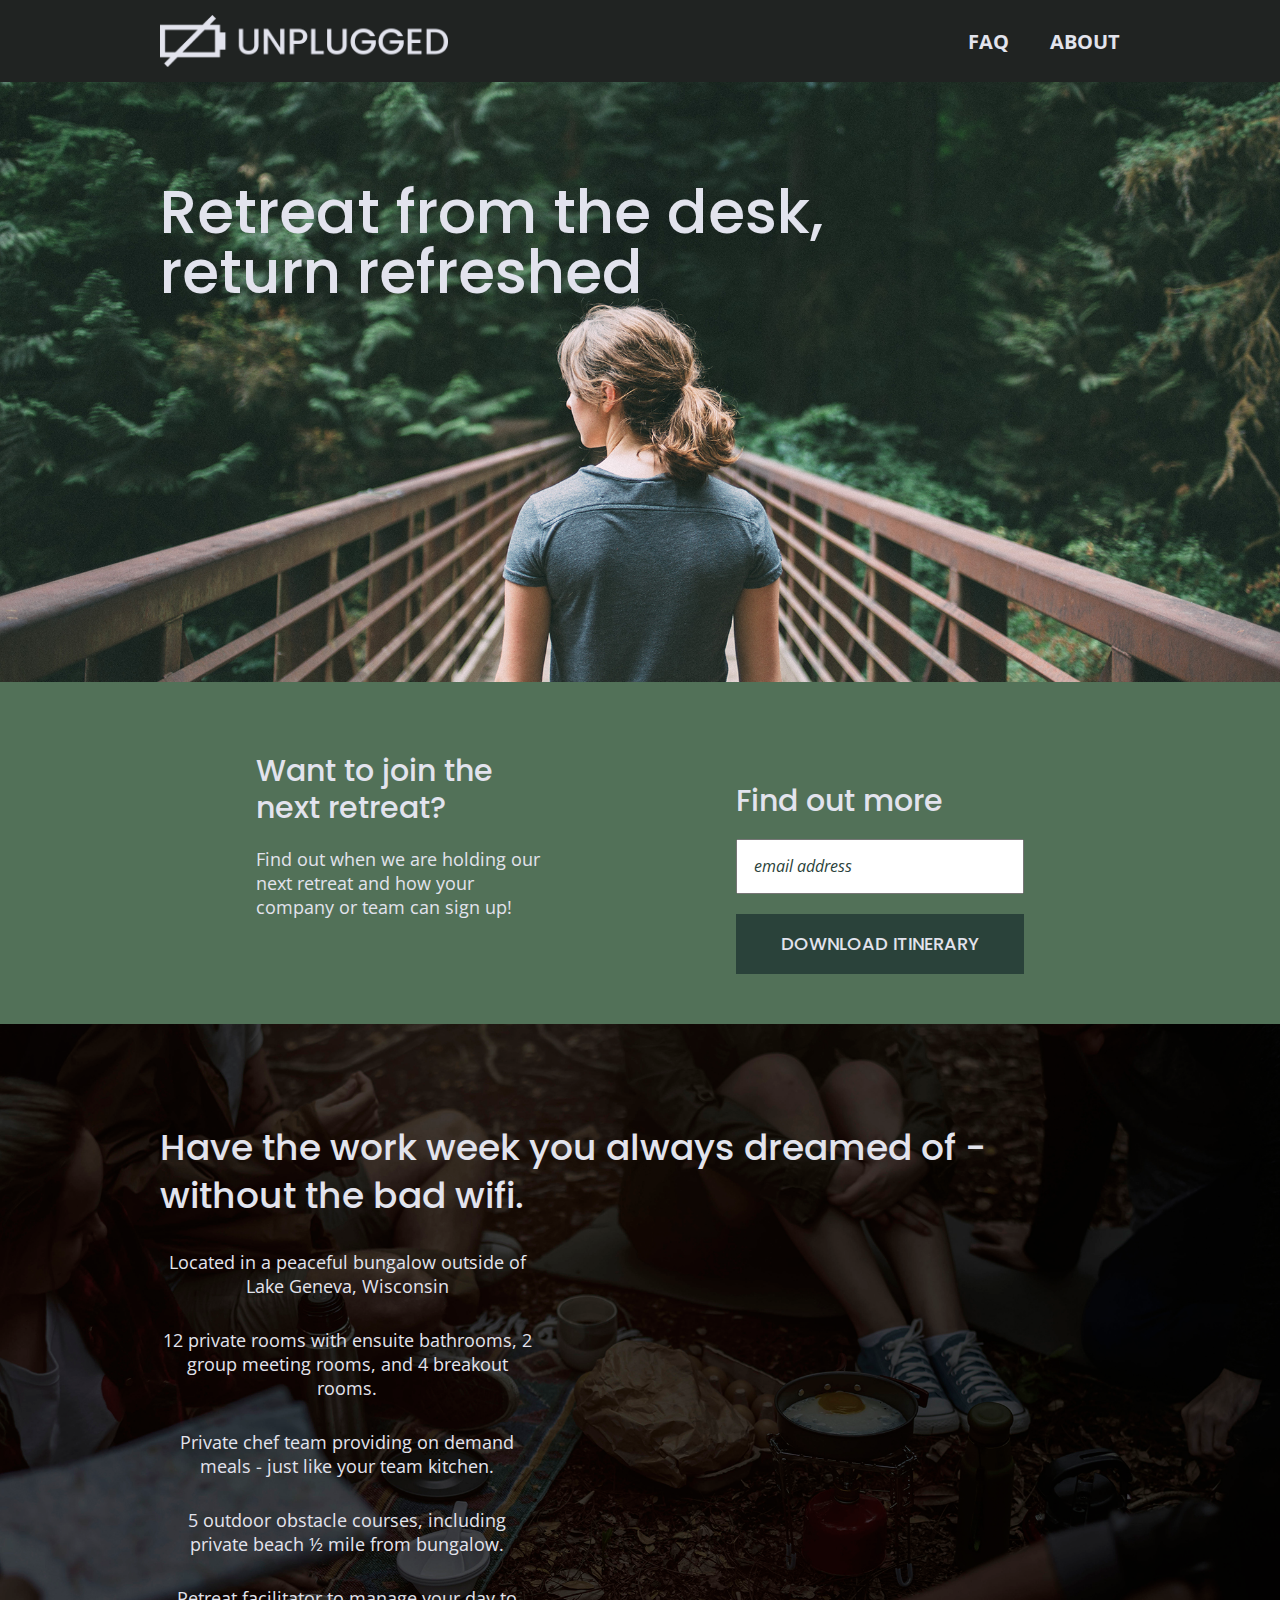
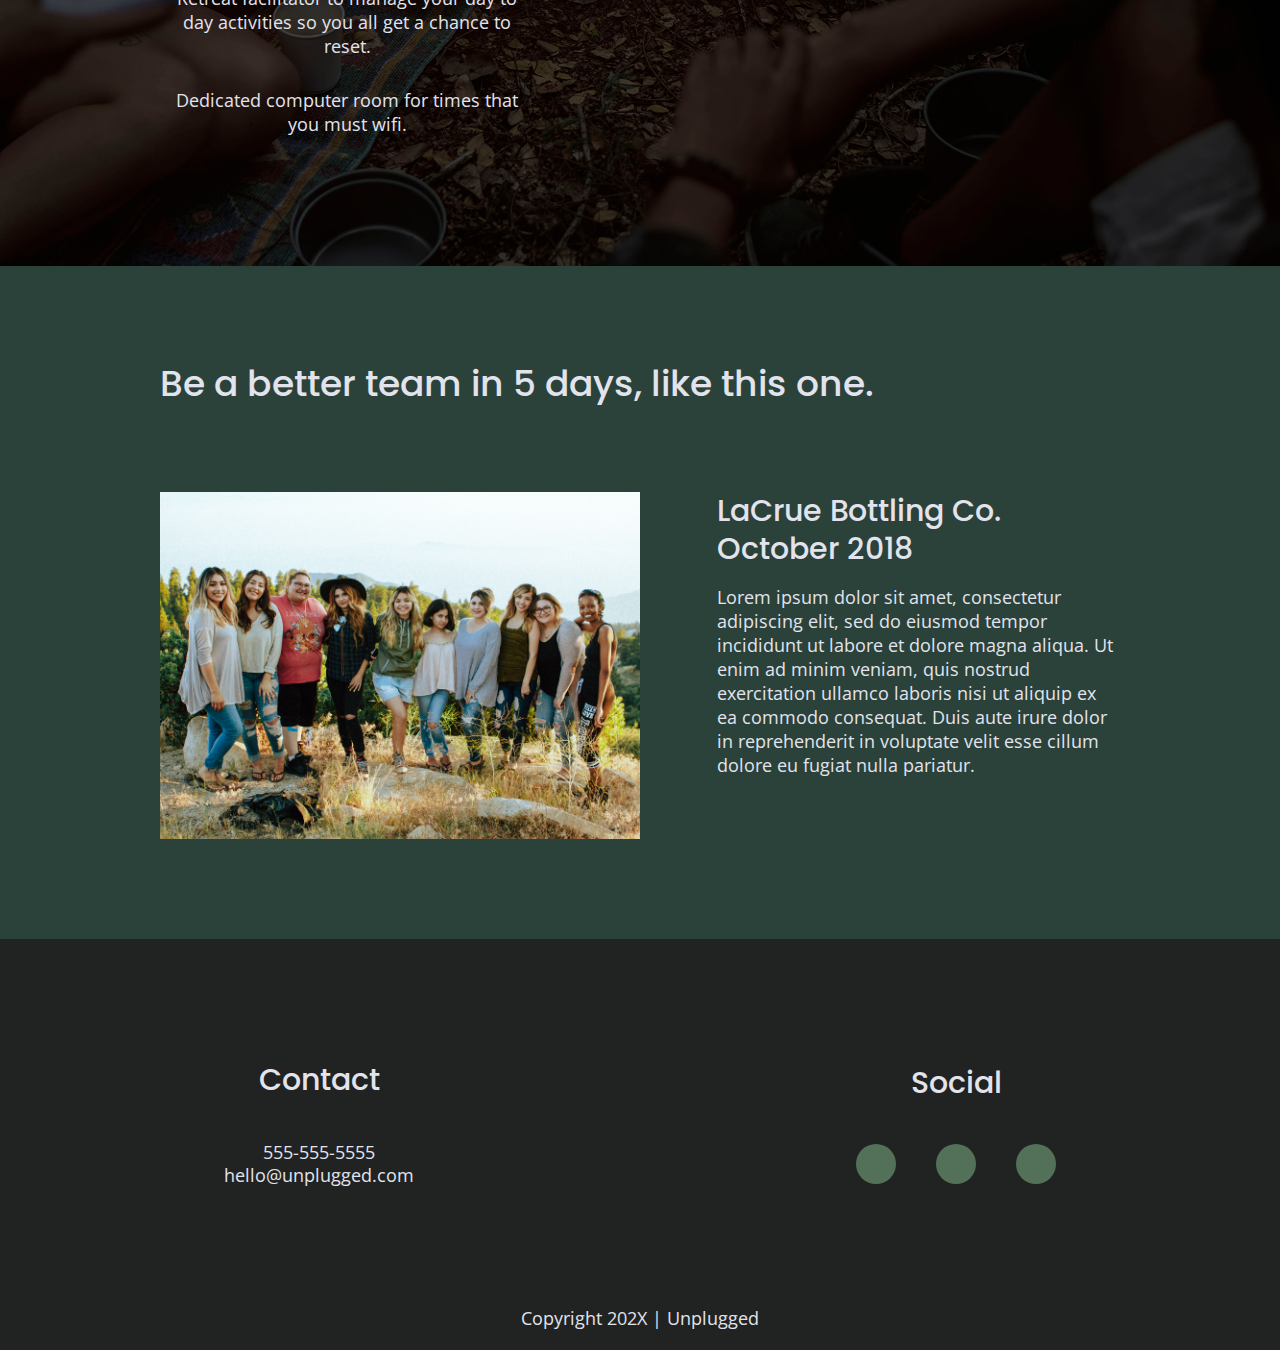
==== commit 2ebca2c1: "Correction to code in features" ====
--- a/index.html
+++ b/index.html
@@ -72,7 +72,7 @@
   <section class="features">
     <div class="content-wrapper">
       <h2>Have the work week you always dreamed of - without the bad wifi.</h2>
-      <div class="features-items">
+      <div class="features-item">
         <article>
           <p class="fontawesome-icon">
             <i class="fas fa-campground"></i>
--- a/css/main.css
+++ b/css/main.css
@@ -328,7 +328,7 @@
 }
 
 .features article {
-  width: 65%;
+  width: 63%;
   margin: 30px 0;
 }
 
@@ -534,6 +534,16 @@
     margin: 100px 0;
   }
 
+h2 {
+  font-size: 2.25em;
+  line-height: 1.333;
+}
+
+h3 {
+  font-size: 1.5em;
+  line-height: 1.25;
+}
+
 /*Header*/
 
 header {
@@ -546,6 +556,10 @@
   justify-content: space-between;
 }
 
+header figure {
+  width: 30%;
+}
+
 header nav {
   width: 20%;
 }
@@ -558,9 +572,22 @@
   display: none;
 }
 
+/*Hero Area*/
+
+.hero-area {
+  min-height: 600px;
+}
+
+.hero-area h1 {
+  font-size: 3em;
+  line-height: 1;
+  margin: 0;
+}
+
 /**** Aside ****/
 
 aside .content-wrapper {
+  margin: 50px 0;
   display: flex;
   justify-content: space-between;
   flex-flow: row wrap;
@@ -572,6 +599,12 @@
   margin: 0;
 }
 
+/*features*/
+
+.features h2 {
+  margin-bottom: 20px;
+}
+
 .features article {
   display: flex;
   justify-content: center;
@@ -580,10 +613,13 @@
   flex-basis: 50%;
 }
 
-.features .features-items {
-  width: 50%;
-}
-
+.features .features-item {
+  width: 62%;
+}
+
+.features i {
+  margin-bottom: 30px;
+}
 /**** Reviews ****/
 
 .reviews article {
@@ -591,10 +627,19 @@
   justify-content: space-between;
 }
 
+.reviews h2 {
+  width: 85%;
+}
+
+.reviews article figure,
 .reviews article div {
   width: 50%;
 }
 
+.reviews h3 {
+  width: 75%;
+  margin: 0;
+}
 /**** Footer ****/
 
 footer .content-wrapper {
@@ -602,16 +647,31 @@
   margin: 100px 0;
 }
 
-.footer-content {
+footer .footer-content {
   display: flex;
   justify-content: space-between;
   align-items: center;
+  flex-direction: row;
 }
 
 footer .contact {
   margin-bottom: 0;
 }
 
+footer h4 {
+  font-size: 1.5em;
+  margin-bottom: 40px;
+}
+
+footer p {
+  line-height: 1.285;
+}
+
+footer .social-icons {
+  width: 12.5em;
+  justify-content: space-between;
+}
+
 footer .copyright {
   width: 100%;
 }
@@ -622,12 +682,17 @@
   display: flex;
   justify-content: space-between;
   align-items: center;
+  padding-top: 20px;
 }
 
 .mission-content p {
   width: 45%;
 }
 
+.map figure {
+  padding-bottom: 45.5%;
+}
+
 .contact-section .content-wrapper h2 {
   width: 80%;
 }
@@ -638,6 +703,10 @@
   align-items: flex-start;
 }
 
+.contact-content h4 {
+  font-size: 1.5em;
+}
+
 /**** FAQ page ****/
 
 .faq .content-wrapper {
@@ -651,6 +720,13 @@
 .faq h2 {
   width: 100%;
 }
+
+.faq h4,
+.faq p {
+  font-size: .875em;
+  line-height: 1.125;
+}
+
 }
 
 @media only screen and (min-width: 1200px) 
@@ -677,6 +753,7 @@
 
 p {
     font-size: 1.125em;
+    line-height: 1.333;
 }
 
 /*Hero*/
